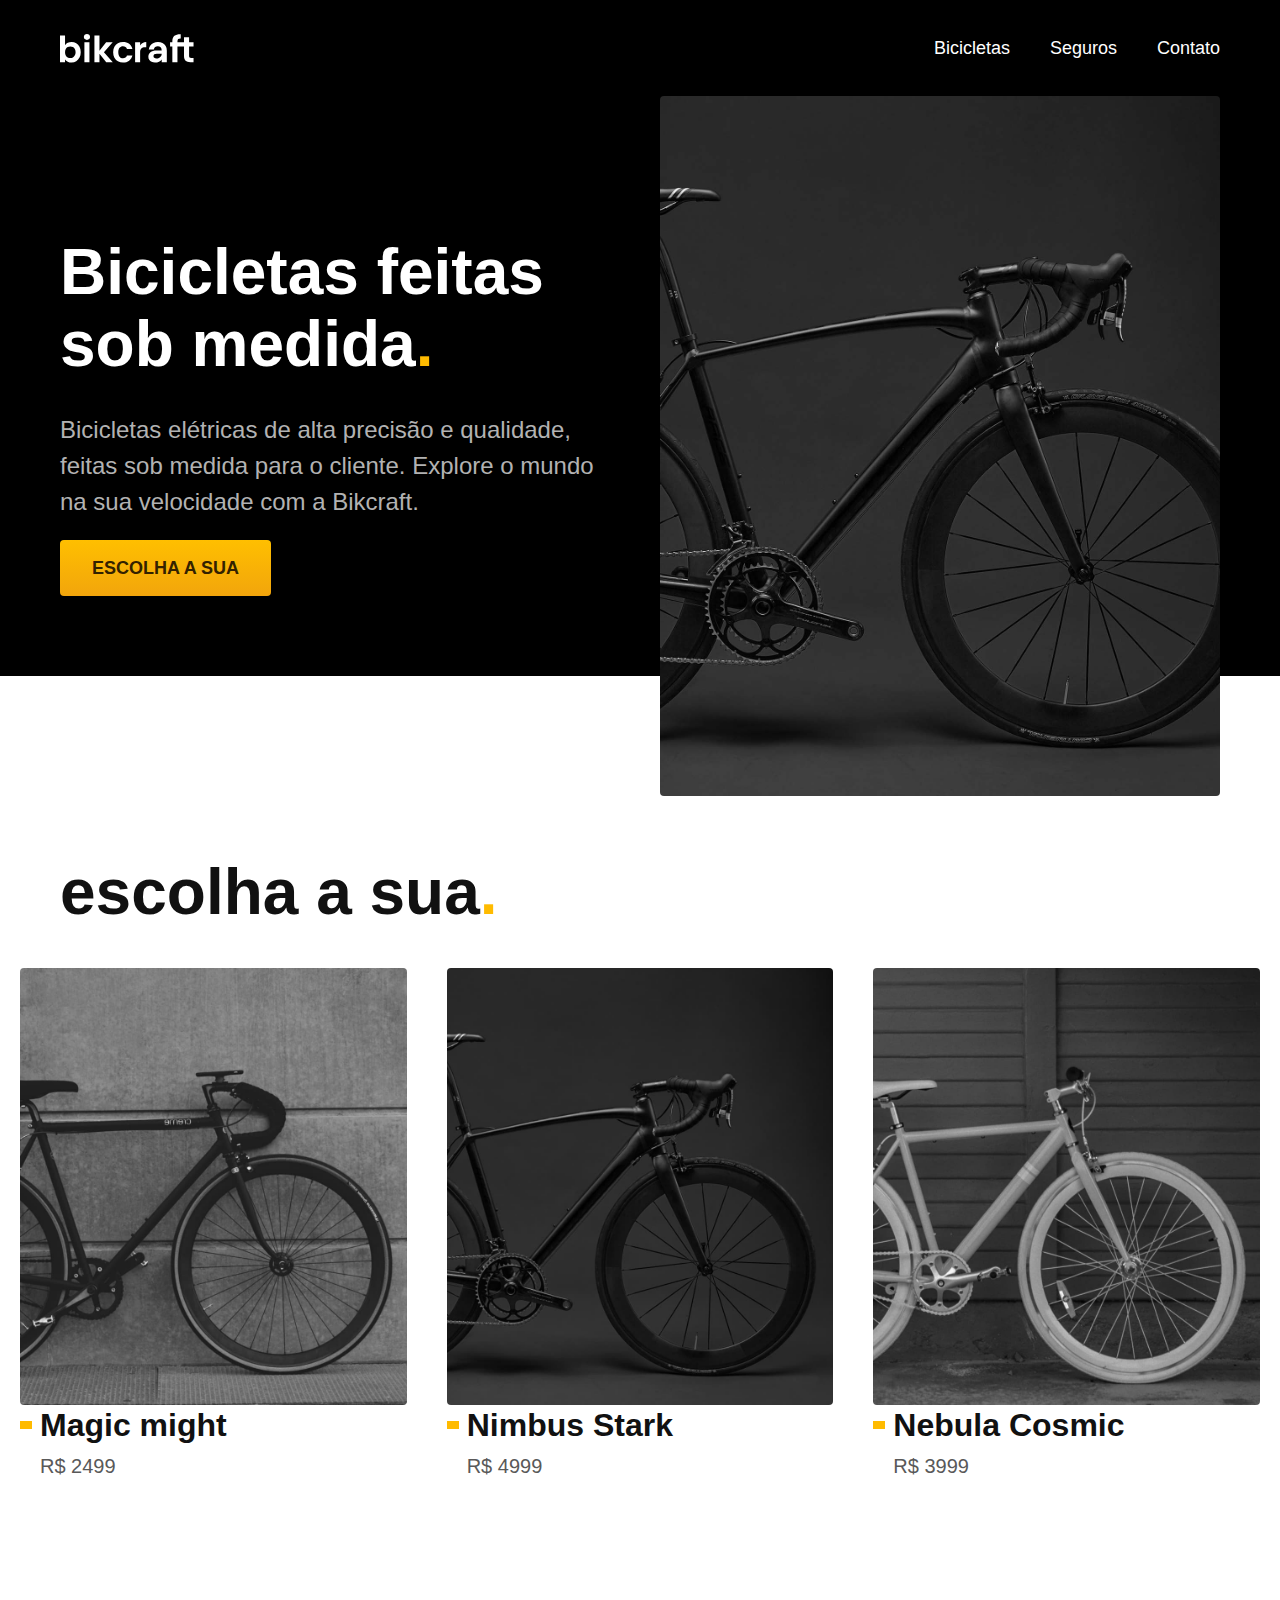
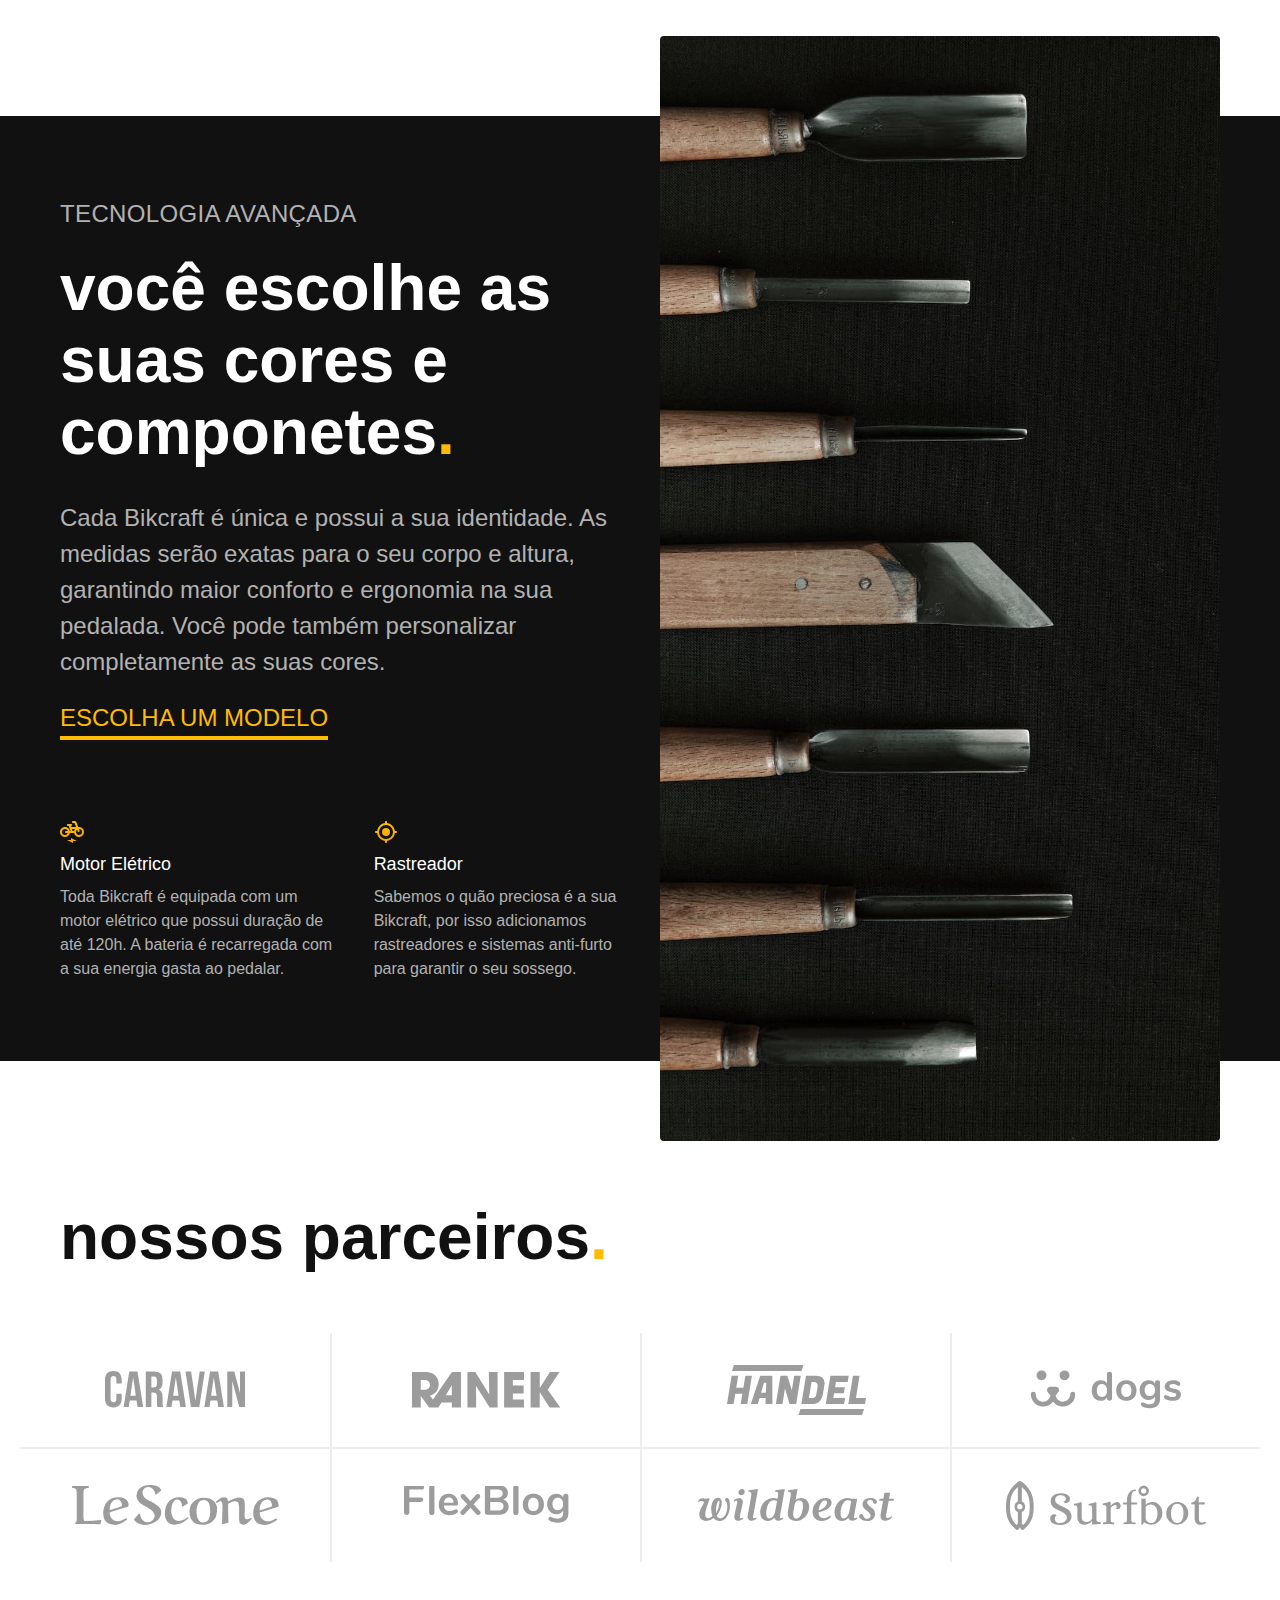
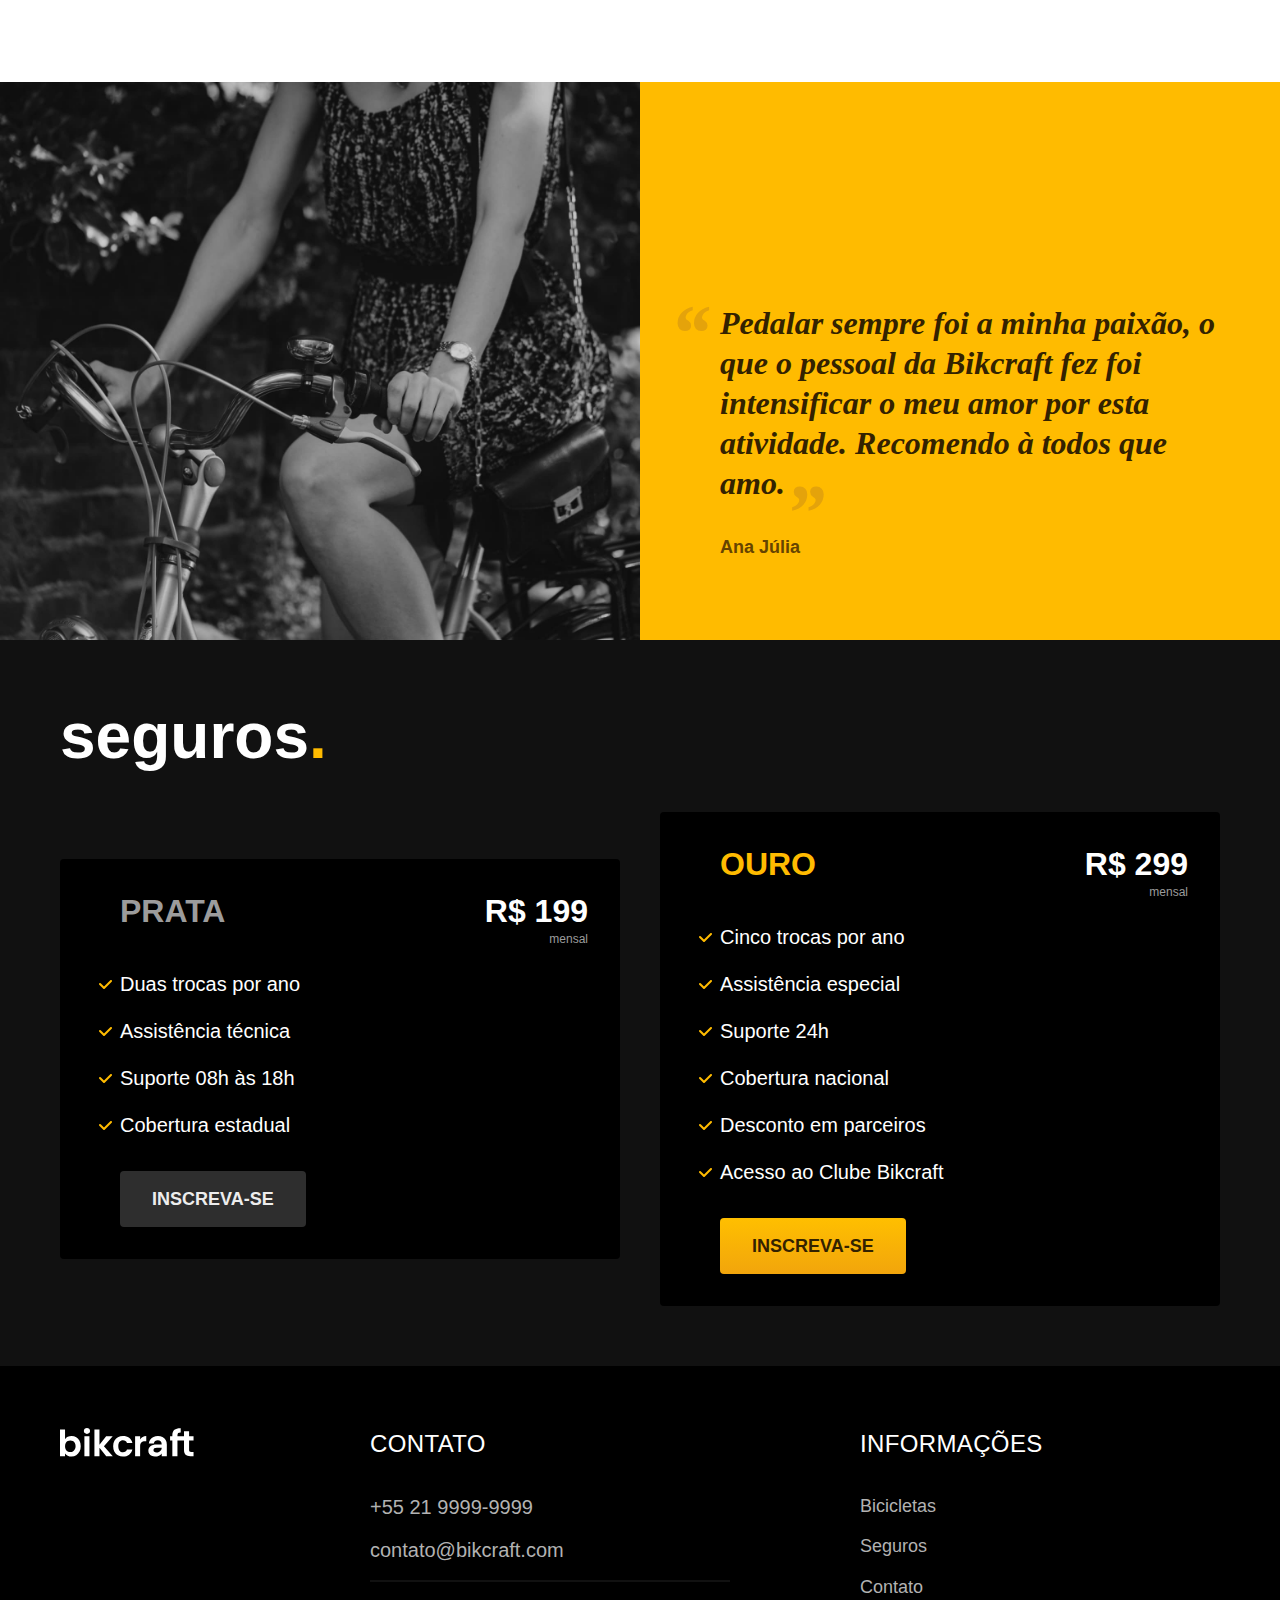
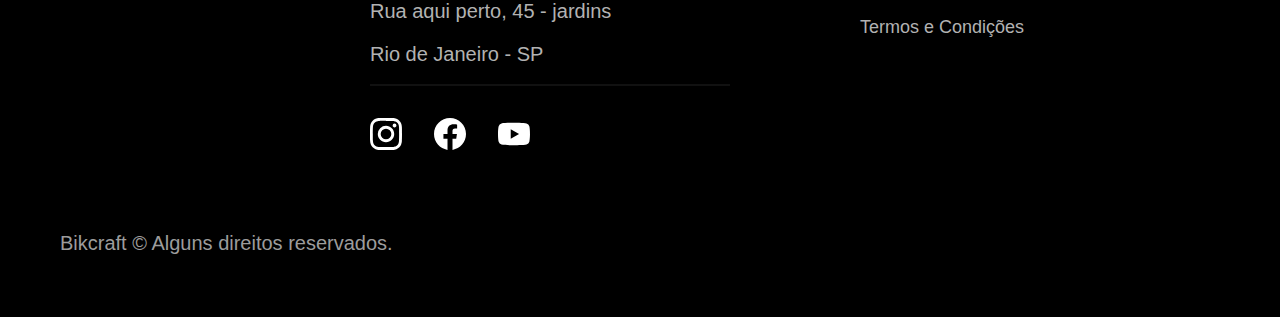
==== index.html @ 9afbb21e "bug-fix" ====
<!DOCTYPE html>
<html lang="pt-br">

<head>
  <meta charset="UTF-8">
  <meta name="description" content="Bicicletas elétricas de alta precisão e qualidade,  feitas sob medida para o cliente. Explore o mundo na sua velocidade com a Bikcraft.">
  <meta name="viewport" content="width=device-width, initial-scale=1.0">
  <title>Bicraft - bicicletas Elétricas</title>
  <link rel="stylesheet" href="./css/style.css">
  <!-- <link rel="preconnect" href="https://fonts.googleapis.com">
<link rel="preconnect" href="https://fonts.gstatic.com" crossorigin>
<link href="https://fonts.googleapis.com/css2?family=Merriweather:ital,wght@1,900&family=Poppins:wght@400;600&family=Roboto:wght@400;500&display=swap" rel="stylesheet"> -->

<body>
  <header class="header-bg">
    <div class="header container">

      <a href="./">
        <img src="./img/bikcraft.svg" alt="Bikcraft">
      </a>

      <nav aria-label="primaria">
        <ul class="header-menu font-1-m cor-0">
          <li> <a href="./bicicletas.html">Bicicletas</a></li>
          <li> <a href="./seguros.html">Seguros</a></li>
          <li> <a href="./contato.html">Contato</a></li>
        </ul>
      </nav>
    </div>
  </header>


  <main class="introducao-bg">

    <div class="introducao container">

      <div class="introducao-conteudo">

        <h1 class="font-1-xxl cor-0">Bicicletas feitas
          sob medida<span class="cor-p1">.</span></h1>
        <p class="font-2-l cor-5">Bicicletas elétricas de alta precisão e qualidade, feitas sob medida para o cliente. Explore o mundo na sua velocidade com a Bikcraft.</p>
        <a class="botao" href="./bicicletas">Escolha a sua</a>

      </div>

      <div>
        <img src="./img/fotos/introducao.jpg" alt="Bicicleta elétrica preta.">
      </div>
    </div>
  </main>

  <article class="bicicletas-lista">
    <h2 class="container font-1-xxl"> escolha a sua<span class="cor-p1">.</span></h2>

    <ul>
      <li>
        <a href="./bicicletas/magic.html">
          <img src="./img/bicicletas/magic-home.jpg" alt="Bicicleta preta">
          <h3 class="font-1-xl">Magic might</h3>
          <span class="font-2-m cor-8">R$ 2499</span>
        </a>
      </li>

      <li>
        <a href="./bicicletas/nimbus.html">
          <img src="./img/bicicletas/nimbus-home.jpg" alt="Bicicleta preta">
          <h3 class="font-1-xl">Nimbus Stark</h3>
          <span class="font-2-m cor-8">R$ 4999</span>
        </a>
      </li>

      <li>
        <a href="./bicicletas/nebula.html">
          <img src="./img/bicicletas/nebula-home.jpg" alt="Bicicleta preta">
          <h3 class="font-1-xl">Nebula Cosmic</h3>
          <span class="font-2-m cor-8">R$ 3999</span>
        </a>
      </li>
    </ul>
  </article>
  <article class="tecnologia-bg">
    <div class="tecnologia container">

      <div class="tecnologia-conteudo">

        <span class="font-2-l-b cor-5">Tecnologia Avançada</span>
        <h2 class="font-1-xxl cor-0 ">você escolhe as suas cores e componetes<span class="cor-p1">.</span></h2>
        <p class="font-2-l cor-5">Cada Bikcraft é única e possui a sua identidade. As medidas serão exatas para o seu corpo e altura, garantindo maior conforto e ergonomia na sua pedalada. Você pode também personalizar completamente as suas cores.</p>
        <a class="link" href="./bicicletas.html">Escolha um modelo</a>
        <div class="tecnologia-vantagens">
          <div>
            <img src="./img/icones/eletrica.svg" alt="">
            <h3 class="font-1-m cor-0">Motor Elétrico</h3>
            <p class="font-2-s cor-5">Toda Bikcraft é equipada com um motor elétrico que possui duração de até 120h. A bateria é recarregada com a sua energia gasta ao pedalar.</p>
          </div>

          <div>
            <img src="./img/icones/rastreador.svg" alt="">
            <h3 class="font-1-m cor-0">Rastreador</h3>
            <p class="font-2-s cor-5">Sabemos o quão preciosa é a sua Bikcraft, por isso adicionamos rastreadores e sistemas anti-furto para garantir o seu sossego.</p>
          </div>
        </div>

      </div>

      <div class="tecnologia-imagem">
        <img src="./img/fotos/tecnologia.jpg" alt="">
      </div>

    </div>

  </article>

  <section class="parceiros" aria-label="Nossos Parceiros">
    <h2 class="container font-1-xxl">nossos parceiros<span class="cor-p1">.</span></h2>
    <ul>
      <li><img src="./img/parceiros/caravan.svg" alt="caravan"></li>
      <li><img src="./img/parceiros/ranek.svg" alt="ranek.svg"></li>
      <li><img src="./img/parceiros/handel.svg" alt="handel"></li>
      <li><img src="./img/parceiros/dogs.svg" alt="dogs"></li>
      <li><img src="./img/parceiros/lescone.svg" alt="lescone"></li>
      <li><img src="./img/parceiros/flexblog.svg" alt="flexblog"></li>
      <li><img src="./img/parceiros/wildbeast.svg" alt="wildbeast"></li>
      <li><img src="./img/parceiros/surfbot.svg" alt="surfbot"></li>
    </ul>
    </span></h2>
  </section>

  <section class="depoimento" aria-label="depoimento">
    <div>
      <img src="./img/fotos/depoimento.jpg" alt="pessoa pedalando bicicleta bikcraft">
    </div>
    <div class="depoimento-conteudo">
      <blockquote class="font-1-xl cor-p5">
        <p>Pedalar sempre foi a minha paixão, o que o pessoal da Bikcraft fez foi intensificar o meu amor por esta atividade. Recomendo à todos que amo.</p>
      </blockquote>
      <span class="font-1-m-b cor-p4">Ana Júlia</span>
    </div>
  </section>

  <article class="seguros-bg">
    <div class="seguros container">
      <h2 class="font-1-xxl cor-0 ">seguros<span class="cor-p1">.</span></h2>

      <div class="seguros-item">
        <h3 class="font-1-xl cor-6">PRATA</h3>
        <span class="font-1-xl cor-0">R$ 199 <span class="font-1-xs cor-6">mensal</span></span>
        <ul class="font-2-m cor-0">
          <li> Duas trocas por ano</li>
          <li>Assistência técnica</li>
          <li>Suporte 08h às 18h</li>
          <li>Cobertura estadual</li>
        </ul>
        <a class="botao secundario" href="./orcamento.html">Inscreva-se</a>

      </div>

      <div class="seguros-item">
        <h3 class="font-1-xl cor-p1">OURO</h3>
        <span class="font-1-xl cor-0">R$ 299 <span class="font-1-xs cor-6">mensal</span></span>
        <ul class="font-2-m cor-0">
          <li>Cinco trocas por ano</li>
          <li>Assistência especial</li>
          <li>Suporte 24h</li>
          <li>Cobertura nacional</li>
          <li>Desconto em parceiros</li>
          <li>Acesso ao Clube Bikcraft</li>
        </ul>
        <a class="botao" href="./orcamento.html">Inscreva-se</a>

      </div>
    </div>
  </article>

  <footer class="footer-bg">
    <div class="footer container">
      <img src="./img/bikcraft.svg" alt="Bikecraft">

      <div class="footer-contato">
        <h3 class="font-2-l-b cor-0">Contato</h3>
        <ul class="font-2-m cor-5">
          <li><a href="tel:+55219999999">+55 21 9999-9999</a></li>
          <li><a href="mailto:contato@bikcraft.com">contato@bikcraft.com</a></li>
          <li>Rua aqui perto, 45 - jardins</li>
          <li>Rio de Janeiro - SP</li>
        </ul>
        <div class="footer-redes">
          <a href="./">
            <img src="./img/redes/instagram.svg" alt="Instagram">
          </a>
          <a href="./">
            <img src="./img/redes/facebook.svg" alt="Facebook">
          </a>
          <a href="./">
            <img src="./img/redes/youtube.svg" alt="Youtube">
          </a>
        </div>
      </div>

    <div class="footer-informacoes">
      <h3 class="font-2-l-b cor-0">informações</h3>
      <nav>
        <ul class="font-1-m cor-5">
          <li> <a href="./bicicletas.html">Bicicletas</a></li>
          <li> <a href="./seguros.html">Seguros</a></li>
          <li> <a href="./contato.html">Contato</a></li>
          <li> <a href="./termos.html">Termos e Condições</a></li>
        </ul>
      </nav>
    </div>
    <p class="footer-copy font-2-m cor-6">Bikcraft © Alguns direitos reservados.</p>



    </div>

  </footer>


</body>

</html>
---- css/style.css ----
@import "./global/global.css";
@import "./utilidades/tipografia.css";
@import "./utilidades/cores.css";

@import "./global/header.css";
@import "./global/footer.css";

/* Utilidades */
@import "./utilidades/componentes.css";
@import "./utilidades/formulario.css";

/* Home */
@import "./home/introducao.css";
@import "./home/tecnologia.css";
@import "./home/parceiros.css";
@import "./home/depoimento.css";

/* Bicicletas */
@import "./bicicletas/bicicletas-lista.css";
@import "./bicicletas/bicicletas.css";

/* Bicicleta */
@import "./bicicleta/bicicleta.css";
@import "./bicicleta/seguro.css";

/* Seguros */
@import "./seguros/seguros.css";
@import "./seguros/vantagens.css";
@import "./seguros/perguntas.css";

/* Contato */
@import "./contato/contato.css";
@import "./contato/lojas.css";

/* Termos */
@import "./termos/termos.css";
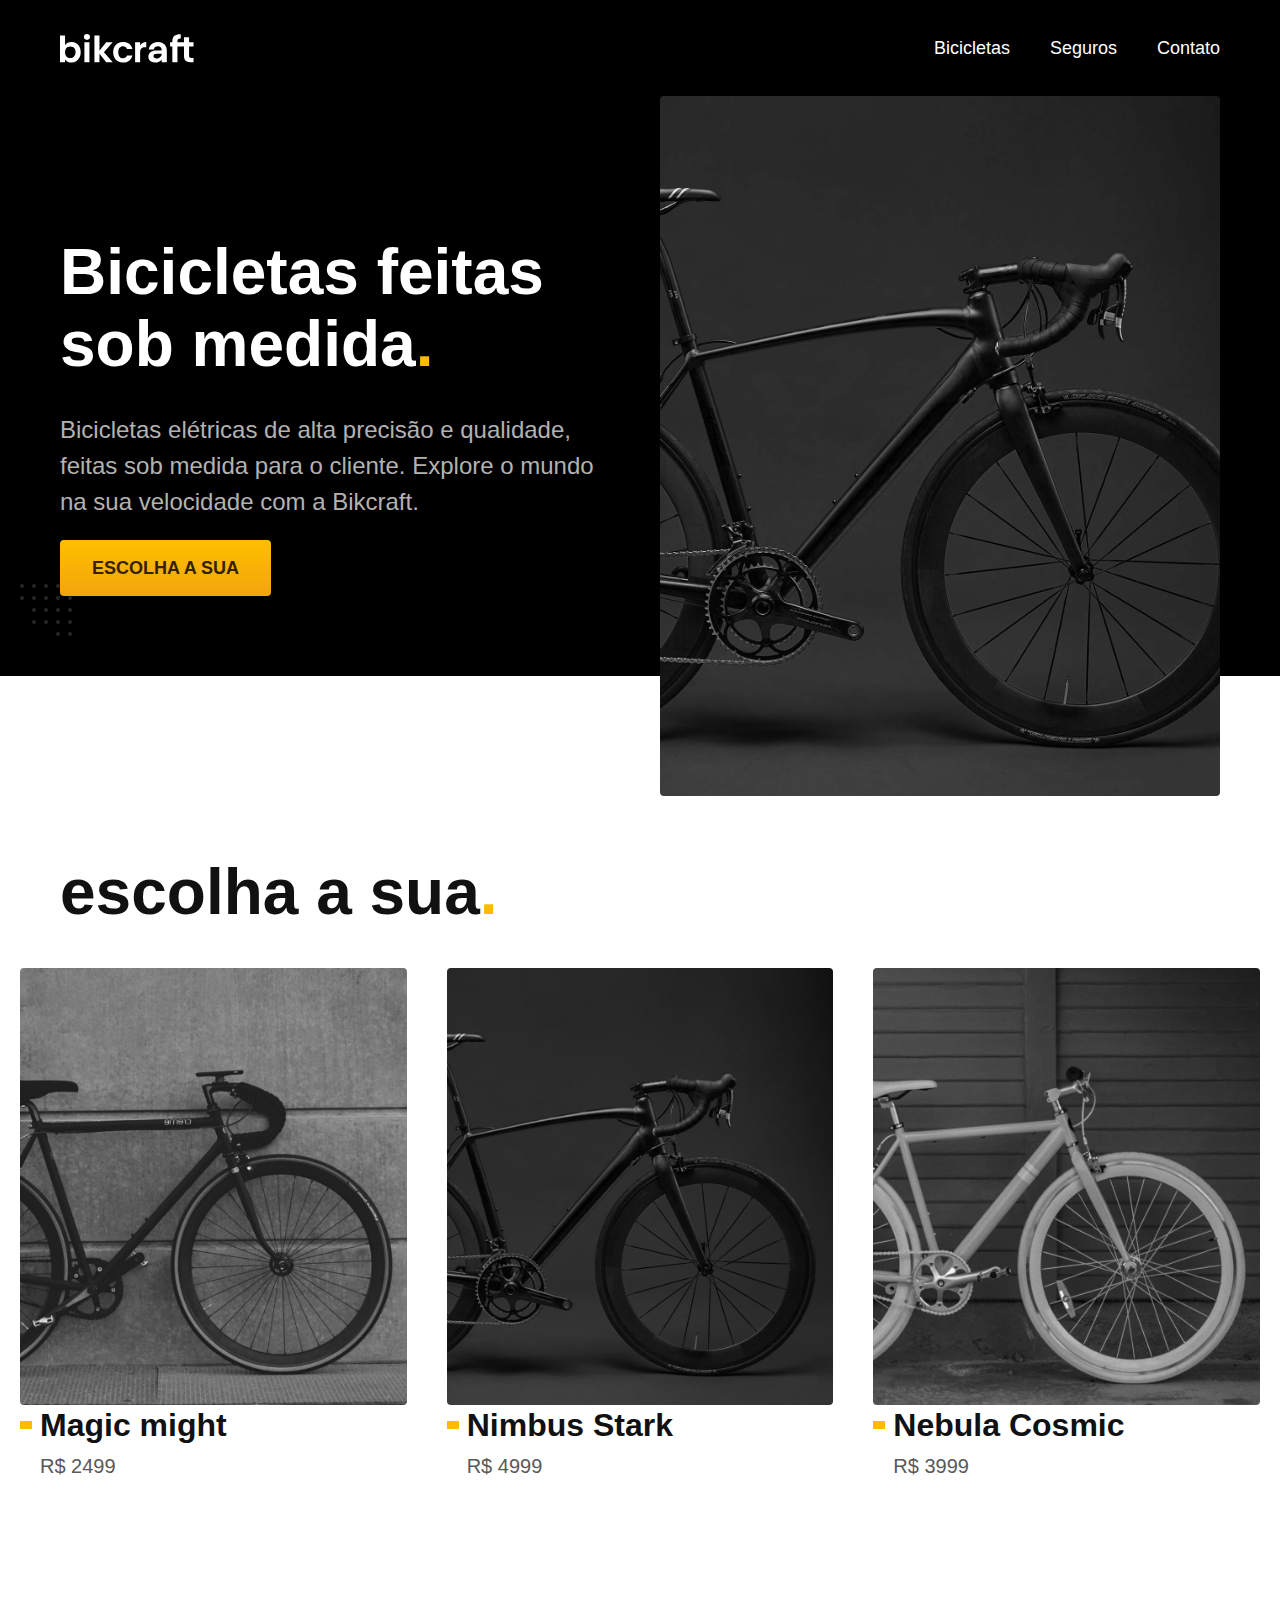
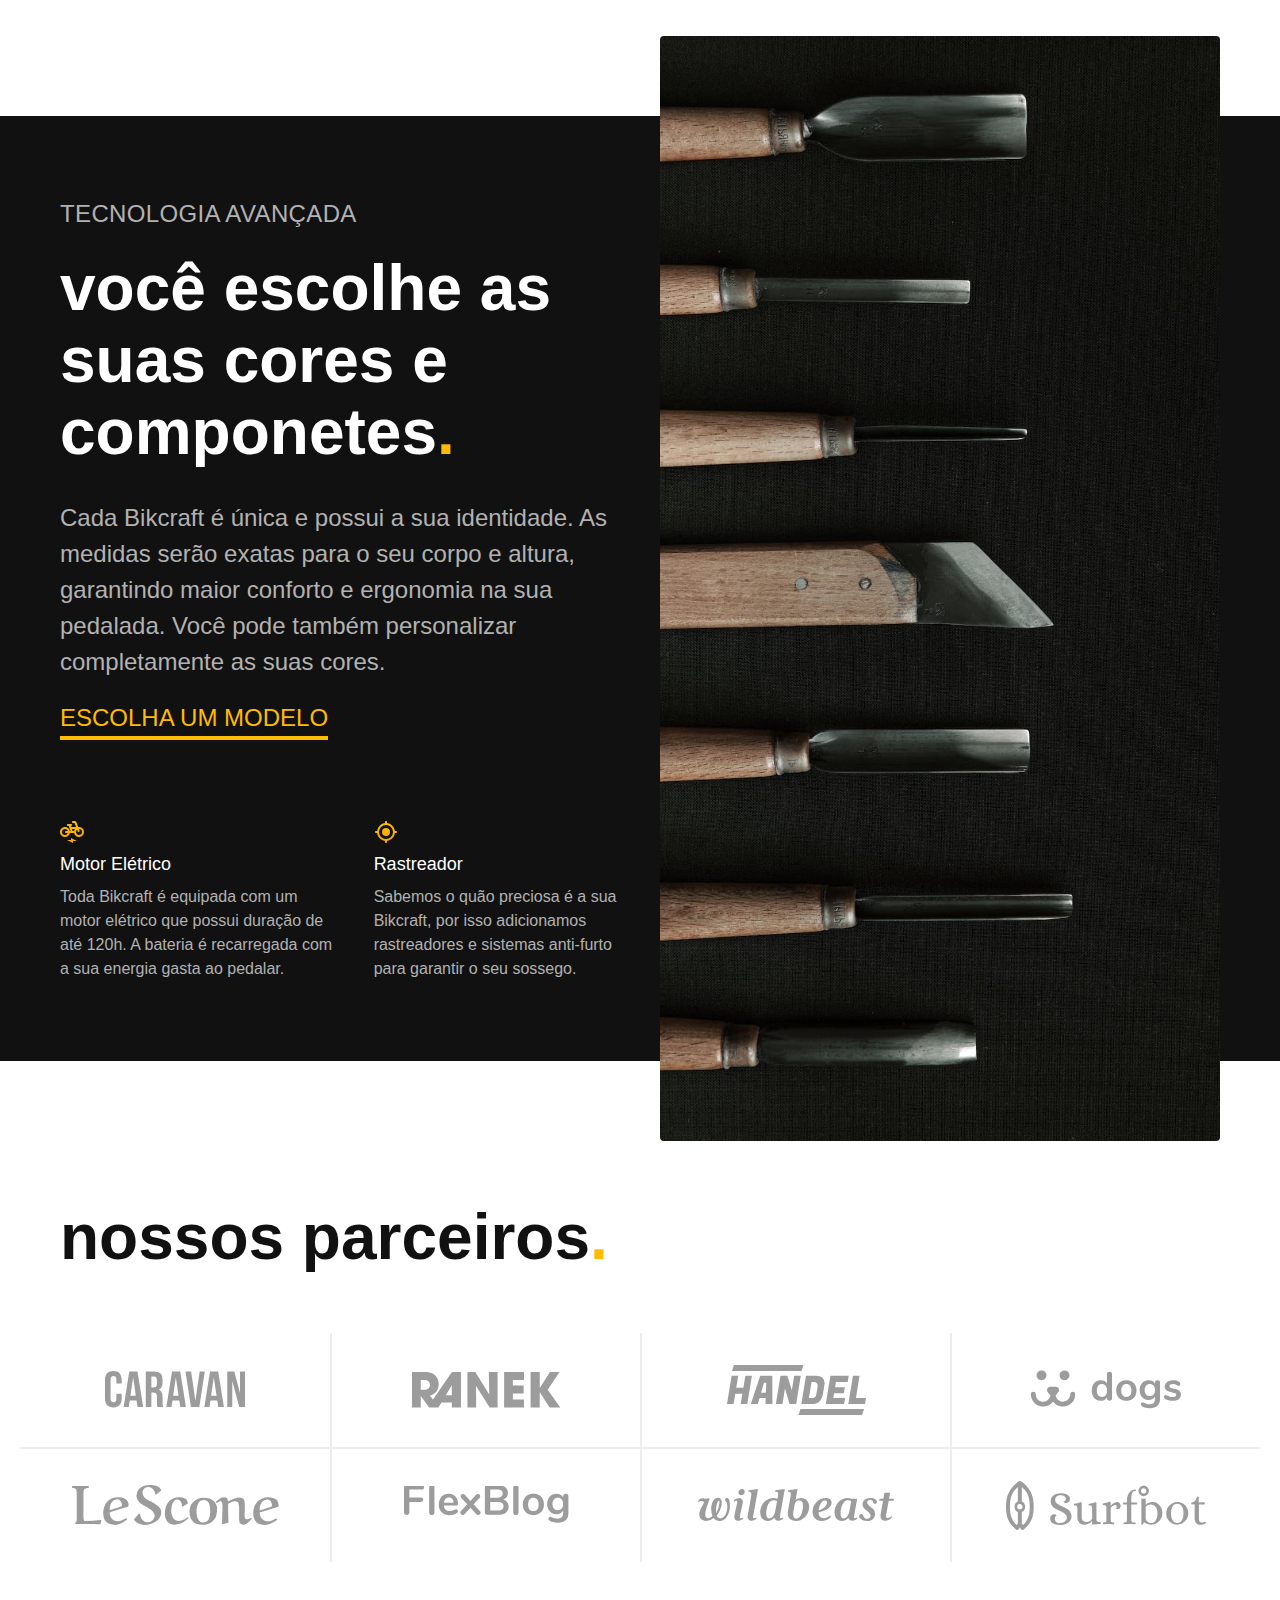
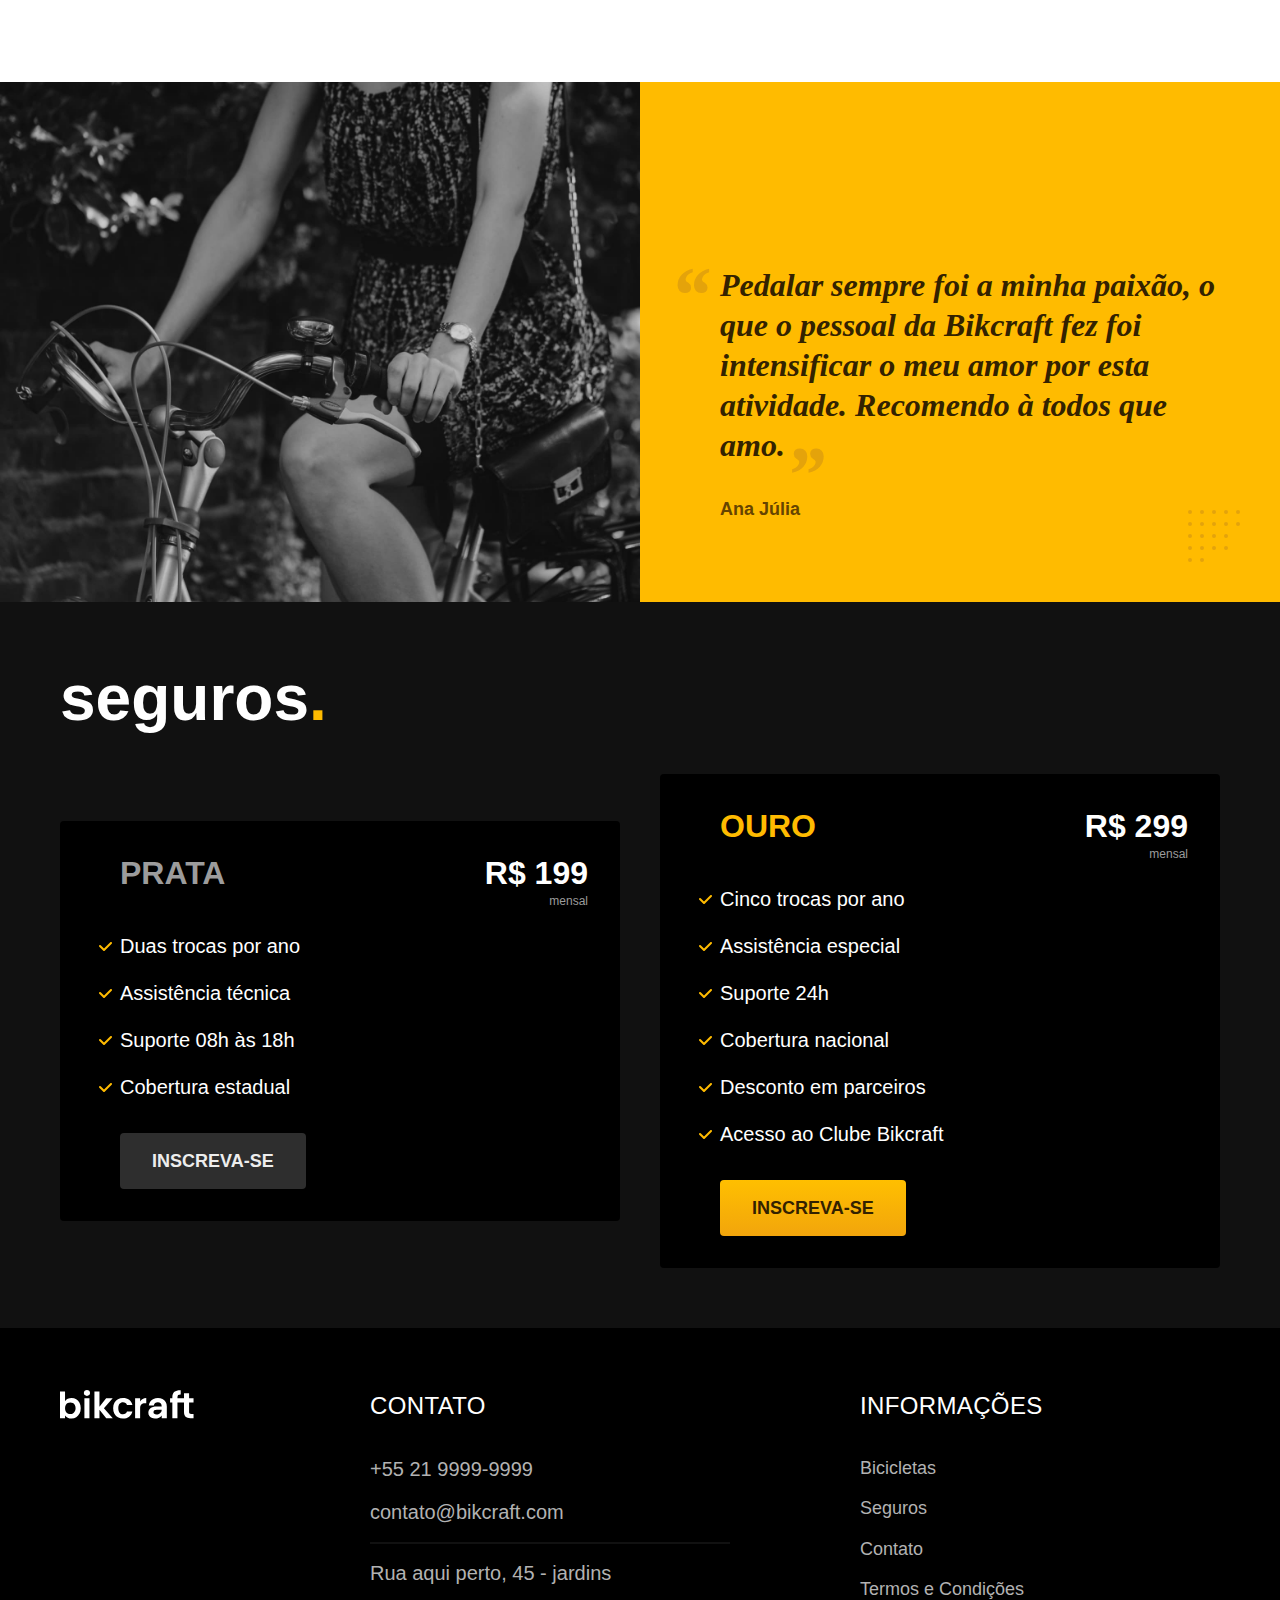
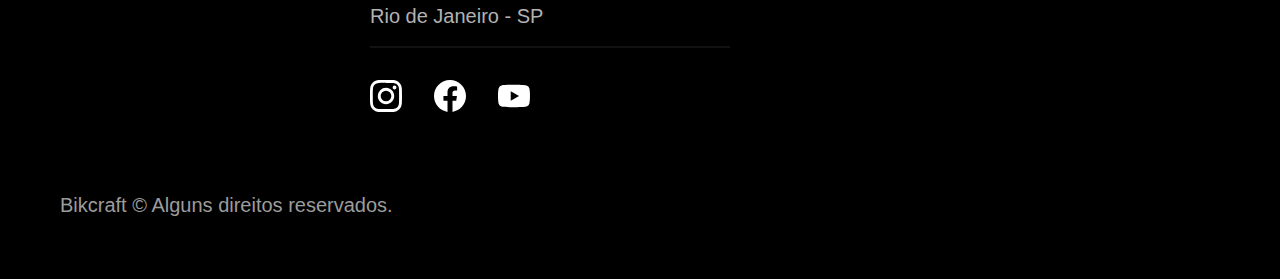
==== commit 01265fb6: "completing optimization" ====
--- a/index.html
+++ b/index.html
@@ -1,13 +1,14 @@
-
-
 <!DOCTYPE html>
 <html lang="pt-br">
 
 <head>
   <meta charset="UTF-8">
+  <title>Bicraft - bicicletas Elétricas</title>
   <meta name="description" content="Bicicletas elétricas de alta precisão e qualidade,  feitas sob medida para o cliente. Explore o mundo na sua velocidade com a Bikcraft.">
   <meta name="viewport" content="width=device-width, initial-scale=1.0">
-  <title>Bicraft - bicicletas Elétricas</title>
+
+
+  <link rel="preload" href="./css/style.css" as="style">
   <link rel="stylesheet" href="./css/style.css">
   <!-- <link rel="preconnect" href="https://fonts.googleapis.com">
 <link rel="preconnect" href="https://fonts.gstatic.com" crossorigin>
@@ -18,7 +19,7 @@
     <div class="header container">
 
       <a href="./">
-        <img src="./img/bikcraft.svg" alt="Bikcraft">
+        <img src="./img/bikcraft.svg" width="136" height="32" alt="Bikcraft">
       </a>
 
       <nav aria-label="primaria">
@@ -42,12 +43,14 @@
           sob medida<span class="cor-p1">.</span></h1>
         <p class="font-2-l cor-5">Bicicletas elétricas de alta precisão e qualidade, feitas sob medida para o cliente. Explore o mundo na sua velocidade com a Bikcraft.</p>
         <a class="botao" href="./bicicletas">Escolha a sua</a>
-
-      </div>
-
-      <div>
-        <img src="./img/fotos/introducao.jpg" alt="Bicicleta elétrica preta.">
-      </div>
+      </div>
+
+
+      <picture>
+        <source media="(max-width: 800px)" srcset="./img/bicicletas/nimbus.jpg">
+        <img src="./img/fotos/introducao.jpg" width="1280" height="1600" alt="Bicicleta elétrica preta.">
+      </picture>
+
     </div>
   </main>
 
@@ -57,7 +60,7 @@
     <ul>
       <li>
         <a href="./bicicletas/magic.html">
-          <img src="./img/bicicletas/magic-home.jpg" alt="Bicicleta preta">
+          <img src="./img/bicicletas/magic-home.jpg" width="920" height="1040" alt="Bicicleta preta">
           <h3 class="font-1-xl">Magic might</h3>
           <span class="font-2-m cor-8">R$ 2499</span>
         </a>
@@ -65,7 +68,7 @@
 
       <li>
         <a href="./bicicletas/nimbus.html">
-          <img src="./img/bicicletas/nimbus-home.jpg" alt="Bicicleta preta">
+          <img src="./img/bicicletas/nimbus-home.jpg" width="920" height="1040" alt="Bicicleta preta">
           <h3 class="font-1-xl">Nimbus Stark</h3>
           <span class="font-2-m cor-8">R$ 4999</span>
         </a>
@@ -73,7 +76,7 @@
 
       <li>
         <a href="./bicicletas/nebula.html">
-          <img src="./img/bicicletas/nebula-home.jpg" alt="Bicicleta preta">
+          <img src="./img/bicicletas/nebula-home.jpg" width="920" height="1040" alt="Bicicleta preta">
           <h3 class="font-1-xl">Nebula Cosmic</h3>
           <span class="font-2-m cor-8">R$ 3999</span>
         </a>
@@ -91,13 +94,13 @@
         <a class="link" href="./bicicletas.html">Escolha um modelo</a>
         <div class="tecnologia-vantagens">
           <div>
-            <img src="./img/icones/eletrica.svg" alt="">
+            <img src="./img/icones/eletrica.svg" width="24" height="24" alt="">
             <h3 class="font-1-m cor-0">Motor Elétrico</h3>
             <p class="font-2-s cor-5">Toda Bikcraft é equipada com um motor elétrico que possui duração de até 120h. A bateria é recarregada com a sua energia gasta ao pedalar.</p>
           </div>
 
           <div>
-            <img src="./img/icones/rastreador.svg" alt="">
+            <img src="./img/icones/rastreador.svg" width="24" height="24" alt="">
             <h3 class="font-1-m cor-0">Rastreador</h3>
             <p class="font-2-s cor-5">Sabemos o quão preciosa é a sua Bikcraft, por isso adicionamos rastreadores e sistemas anti-furto para garantir o seu sossego.</p>
           </div>
@@ -106,7 +109,7 @@
       </div>
 
       <div class="tecnologia-imagem">
-        <img src="./img/fotos/tecnologia.jpg" alt="">
+        <img src="./img/fotos/tecnologia.jpg" width="1200" height="1920" alt="">
       </div>
 
     </div>
@@ -116,21 +119,21 @@
   <section class="parceiros" aria-label="Nossos Parceiros">
     <h2 class="container font-1-xxl">nossos parceiros<span class="cor-p1">.</span></h2>
     <ul>
-      <li><img src="./img/parceiros/caravan.svg" alt="caravan"></li>
-      <li><img src="./img/parceiros/ranek.svg" alt="ranek.svg"></li>
-      <li><img src="./img/parceiros/handel.svg" alt="handel"></li>
-      <li><img src="./img/parceiros/dogs.svg" alt="dogs"></li>
-      <li><img src="./img/parceiros/lescone.svg" alt="lescone"></li>
-      <li><img src="./img/parceiros/flexblog.svg" alt="flexblog"></li>
-      <li><img src="./img/parceiros/wildbeast.svg" alt="wildbeast"></li>
-      <li><img src="./img/parceiros/surfbot.svg" alt="surfbot"></li>
+      <li><img src="./img/parceiros/caravan.svg" alt="caravan" width="140" height="38"></li>
+      <li><img src="./img/parceiros/ranek.svg" alt="ranek.svg" width="149" height="36"></li>
+      <li><img src="./img/parceiros/handel.svg" alt="handel" width="139" height="50"></li>
+      <li><img src="./img/parceiros/dogs.svg" alt="dogs" width="152" height="39"></li>
+      <li><img src="./img/parceiros/lescone.svg" alt="lescone" width="208" height="41"></li>
+      <li><img src="./img/parceiros/flexblog.svg" alt="flexblog" width="165" height="38"></li>
+      <li><img src="./img/parceiros/wildbeast.svg" alt="wildbeast" width="196" height="34"></li>
+      <li><img src="./img/parceiros/surfbot.svg" alt="surfbot" width="200" height="49"></li>
     </ul>
     </span></h2>
   </section>
 
   <section class="depoimento" aria-label="depoimento">
     <div>
-      <img src="./img/fotos/depoimento.jpg" alt="pessoa pedalando bicicleta bikcraft">
+      <img src="./img/fotos/depoimento.jpg" width="1560" height="1360" alt="pessoa pedalando bicicleta bikcraft">
     </div>
     <div class="depoimento-conteudo">
       <blockquote class="font-1-xl cor-p5">
@@ -176,7 +179,7 @@
 
   <footer class="footer-bg">
     <div class="footer container">
-      <img src="./img/bikcraft.svg" alt="Bikecraft">
+      <img src="./img/bikcraft.svg" width="136" height="32" alt="Bikecraft">
 
       <div class="footer-contato">
         <h3 class="font-2-l-b cor-0">Contato</h3>
@@ -188,29 +191,29 @@
         </ul>
         <div class="footer-redes">
           <a href="./">
-            <img src="./img/redes/instagram.svg" alt="Instagram">
+            <img src="./img/redes/instagram.svg" width="32" height="32" alt="Instagram">
           </a>
           <a href="./">
-            <img src="./img/redes/facebook.svg" alt="Facebook">
+            <img src="./img/redes/facebook.svg" width="32" height="32" alt="Facebook">
           </a>
           <a href="./">
-            <img src="./img/redes/youtube.svg" alt="Youtube">
+            <img src="./img/redes/youtube.svg" width="32" height="32" alt="Youtube">
           </a>
         </div>
       </div>
 
-    <div class="footer-informacoes">
-      <h3 class="font-2-l-b cor-0">informações</h3>
-      <nav>
-        <ul class="font-1-m cor-5">
-          <li> <a href="./bicicletas.html">Bicicletas</a></li>
-          <li> <a href="./seguros.html">Seguros</a></li>
-          <li> <a href="./contato.html">Contato</a></li>
-          <li> <a href="./termos.html">Termos e Condições</a></li>
-        </ul>
-      </nav>
-    </div>
-    <p class="footer-copy font-2-m cor-6">Bikcraft © Alguns direitos reservados.</p>
+      <div class="footer-informacoes">
+        <h3 class="font-2-l-b cor-0">informações</h3>
+        <nav>
+          <ul class="font-1-m cor-5">
+            <li> <a href="./bicicletas.html">Bicicletas</a></li>
+            <li> <a href="./seguros.html">Seguros</a></li>
+            <li> <a href="./contato.html">Contato</a></li>
+            <li> <a href="./termos.html">Termos e Condições</a></li>
+          </ul>
+        </nav>
+      </div>
+      <p class="footer-copy font-2-m cor-6">Bikcraft © Alguns direitos reservados.</p>
 
 
 
--- a/css/style.css
+++ b/css/style.css
@@ -32,5 +32,8 @@
 @import "./contato/contato.css";
 @import "./contato/lojas.css";
 
+/* Orcamento */
+@import "./orcamento/orcamento.css";
+
 /* Termos */
 @import "./termos/termos.css";
--- a/css/style.css
+++ b/css/style.css
@@ -32,5 +32,8 @@
 @import "./contato/contato.css";
 @import "./contato/lojas.css";
 
+/* Orcamento */
+@import "./orcamento/orcamento.css";
+
 /* Termos */
 @import "./termos/termos.css";
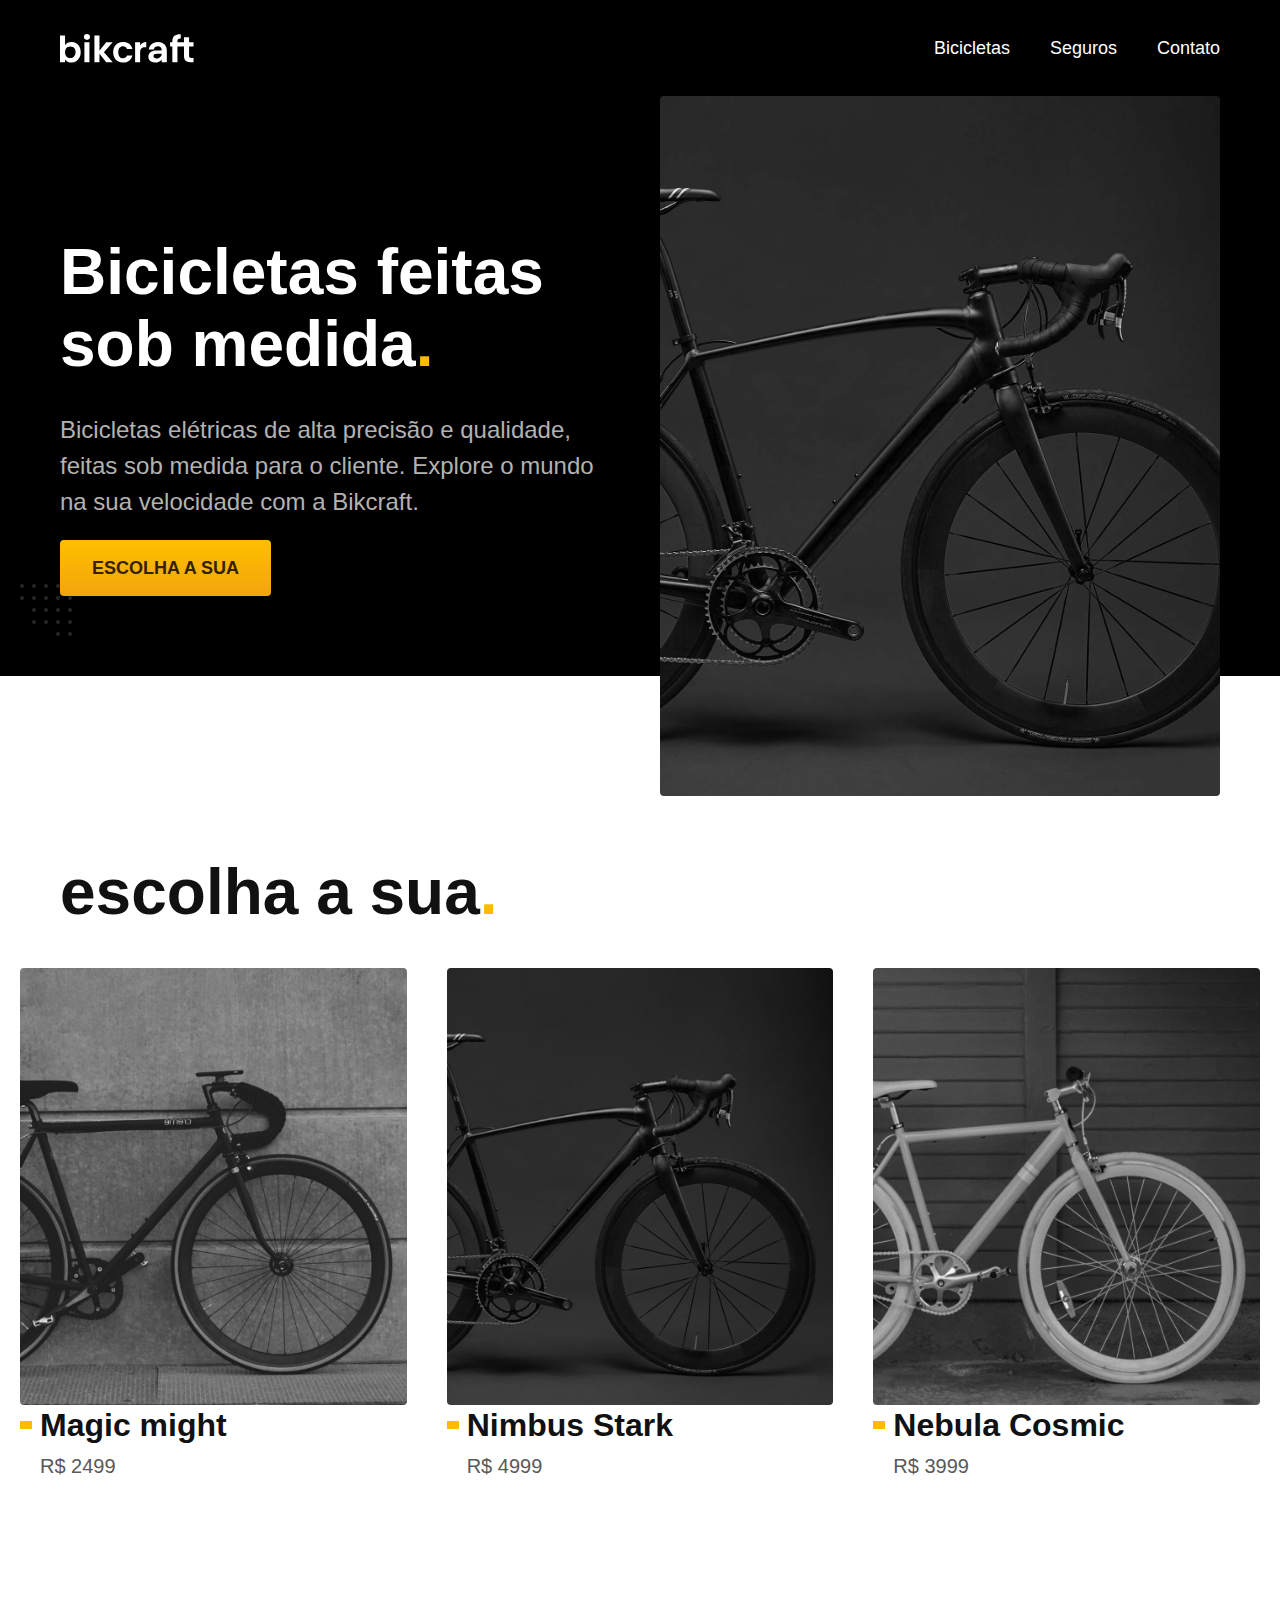
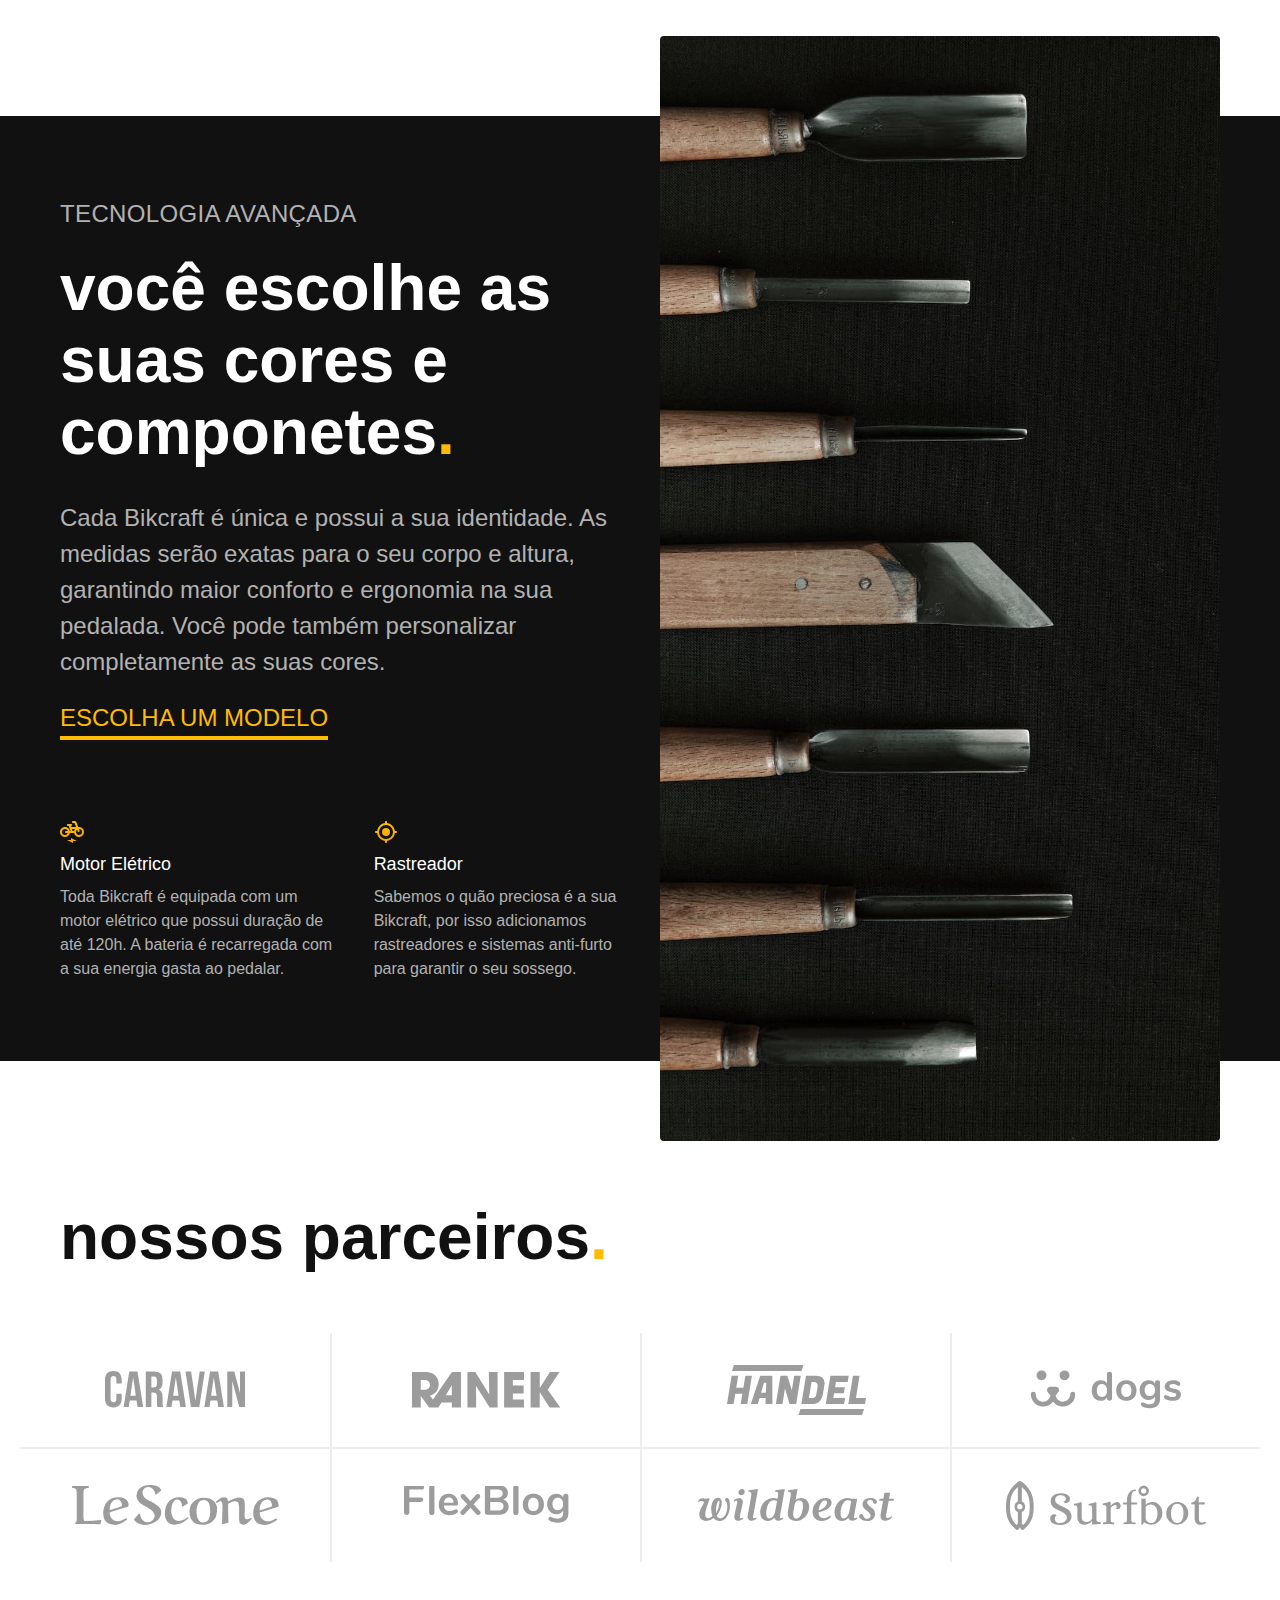
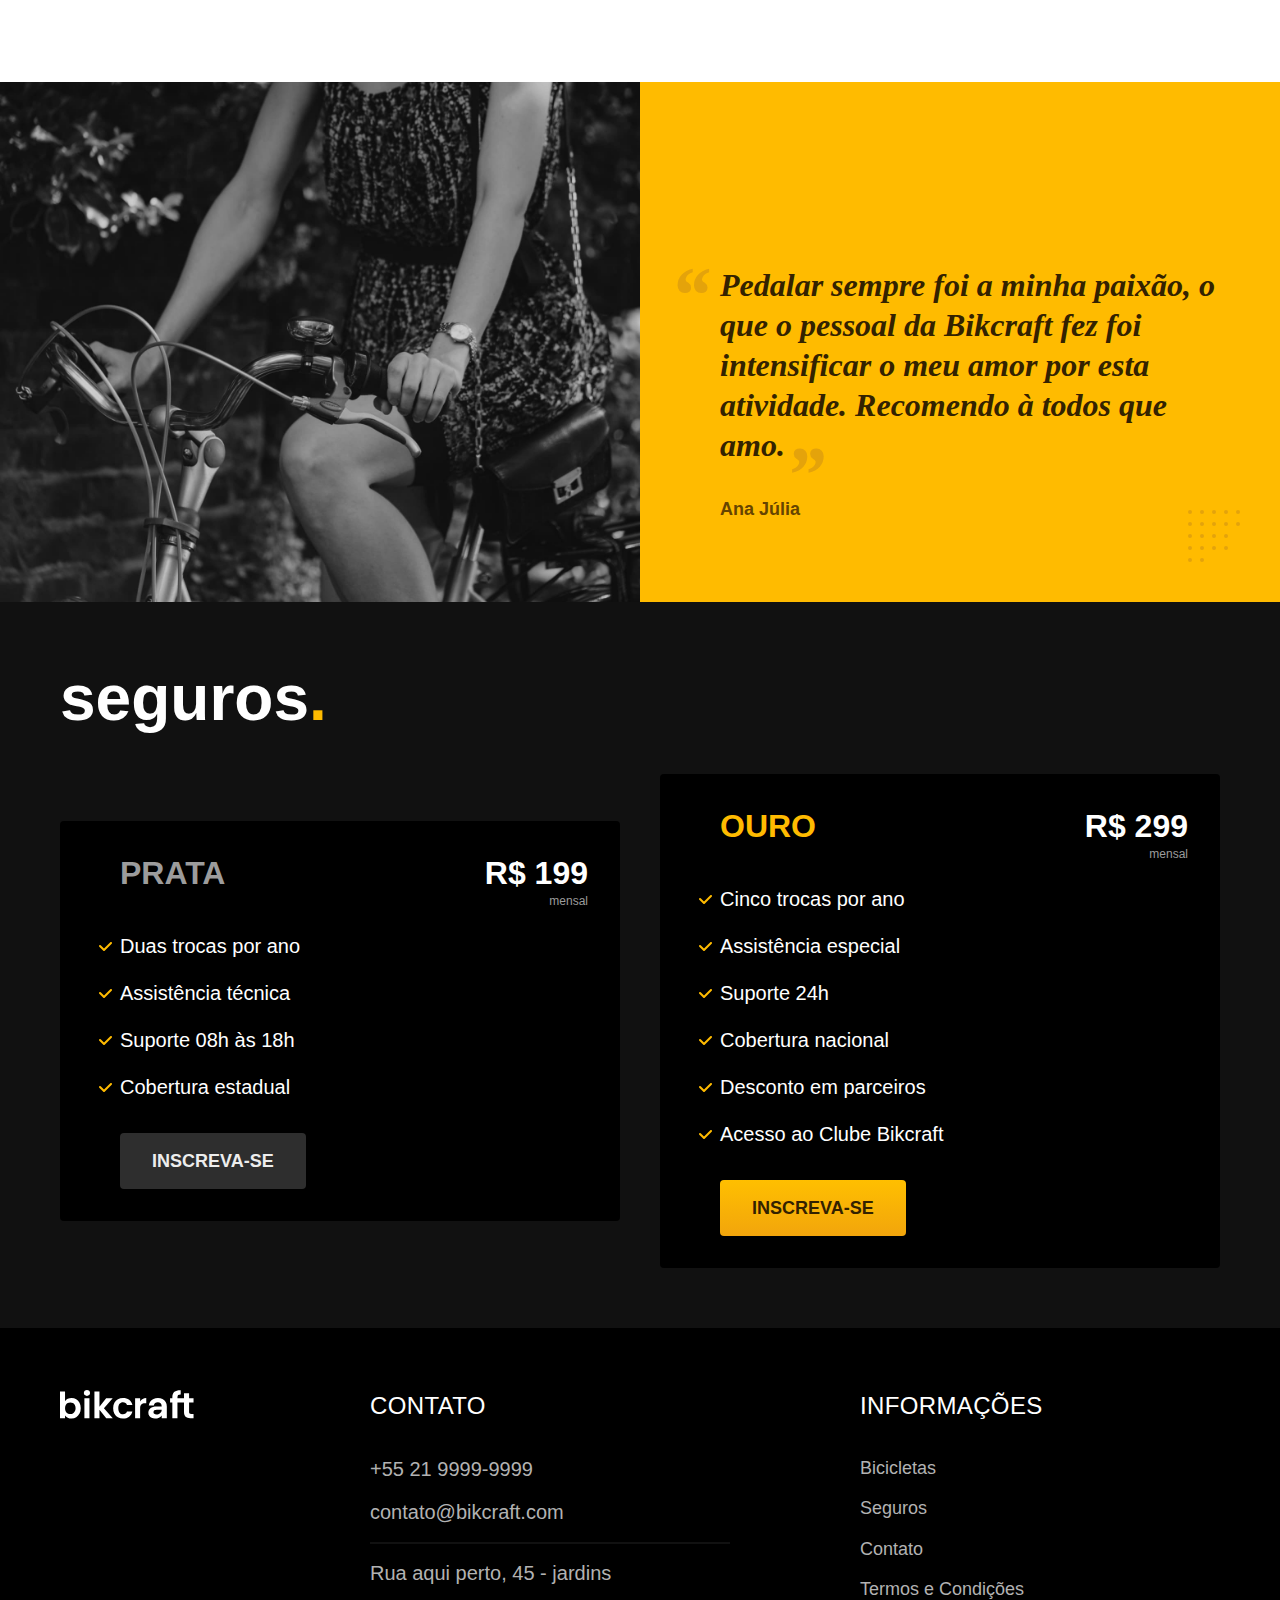
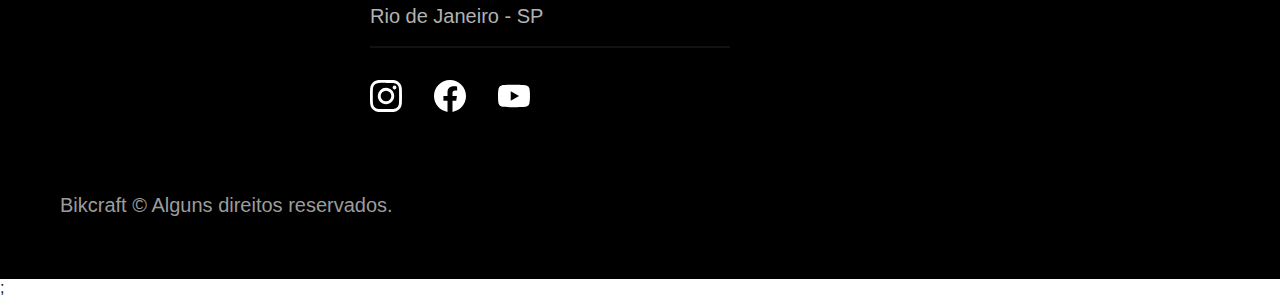
==== commit 4d493c6e: "Animation" ====
--- a/index.html
+++ b/index.html
@@ -39,14 +39,14 @@
 
       <div class="introducao-conteudo">
 
-        <h1 class="font-1-xxl cor-0">Bicicletas feitas
+        <h1 class="font-1-xxl cor-0 fadeInDown" data-anime="120">Bicicletas feitas
           sob medida<span class="cor-p1">.</span></h1>
-        <p class="font-2-l cor-5">Bicicletas elétricas de alta precisão e qualidade, feitas sob medida para o cliente. Explore o mundo na sua velocidade com a Bikcraft.</p>
-        <a class="botao" href="./bicicletas">Escolha a sua</a>
-      </div>
-
-
-      <picture>
+        <p class="font-2-l cor-5 fadeInDown" data-anime="240">Bicicletas elétricas de alta precisão e qualidade, feitas sob medida para o cliente. Explore o mundo na sua velocidade com a Bikcraft.</p>
+        <a class="botao fadeInDown" data-anime="360" href="./bicicletas">Escolha a sua</a>
+      </div>
+
+
+      <picture class="fadeInDown" data-anime="480">
         <source media="(max-width: 800px)" srcset="./img/bicicletas/nimbus.jpg">
         <img src="./img/fotos/introducao.jpg" width="1280" height="1600" alt="Bicicleta elétrica preta.">
       </picture>
@@ -221,7 +221,12 @@
 
   </footer>
 
+  <script src="./js/plugins/simple-anime.js"></script>;
+  <script src="./js/script.js"></script>
+
 
 </body>
 
+
+
 </html>--- a/css/style.css
+++ b/css/style.css
@@ -1,6 +1,7 @@
 @import "./global/global.css";
 @import "./utilidades/tipografia.css";
 @import "./utilidades/cores.css";
+@import "./utilidades/animacao.css";
 
 @import "./global/header.css";
 @import "./global/footer.css";
--- a/css/style.css
+++ b/css/style.css
@@ -1,6 +1,7 @@
 @import "./global/global.css";
 @import "./utilidades/tipografia.css";
 @import "./utilidades/cores.css";
+@import "./utilidades/animacao.css";
 
 @import "./global/header.css";
 @import "./global/footer.css";
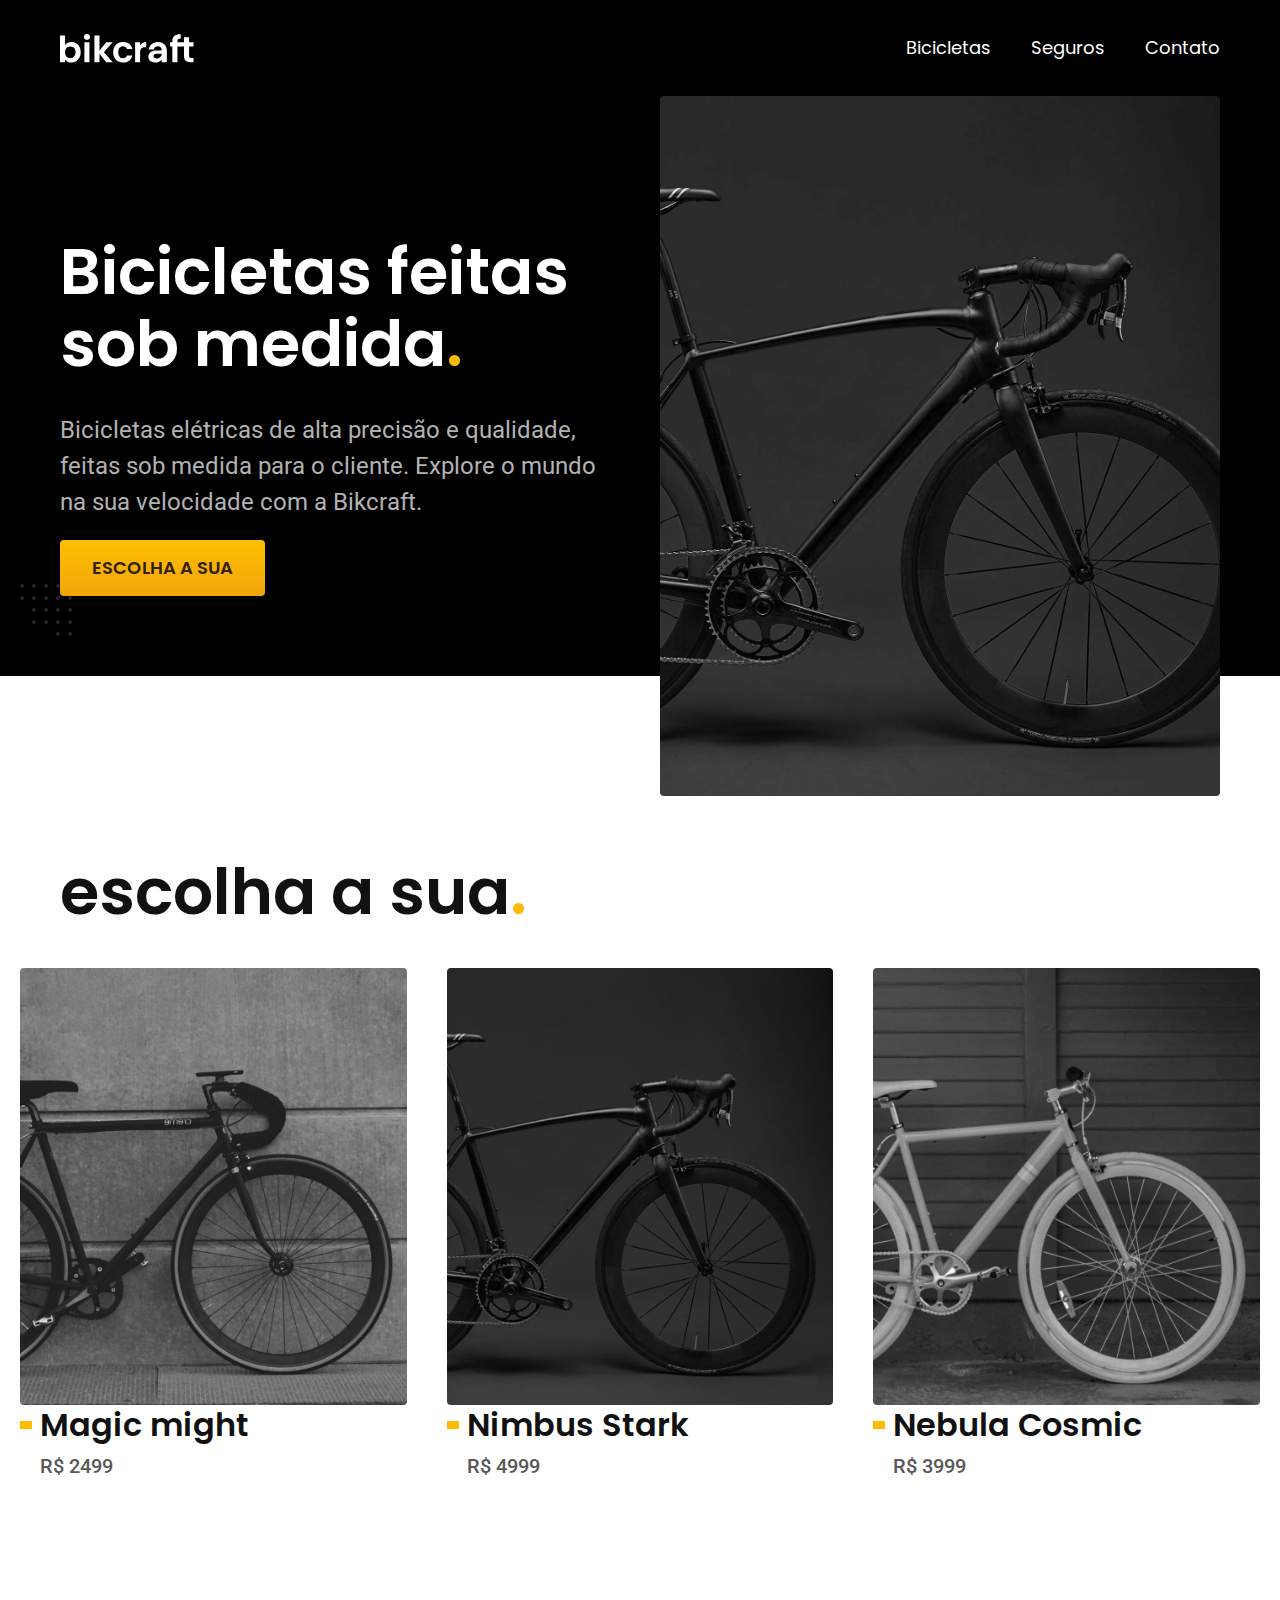
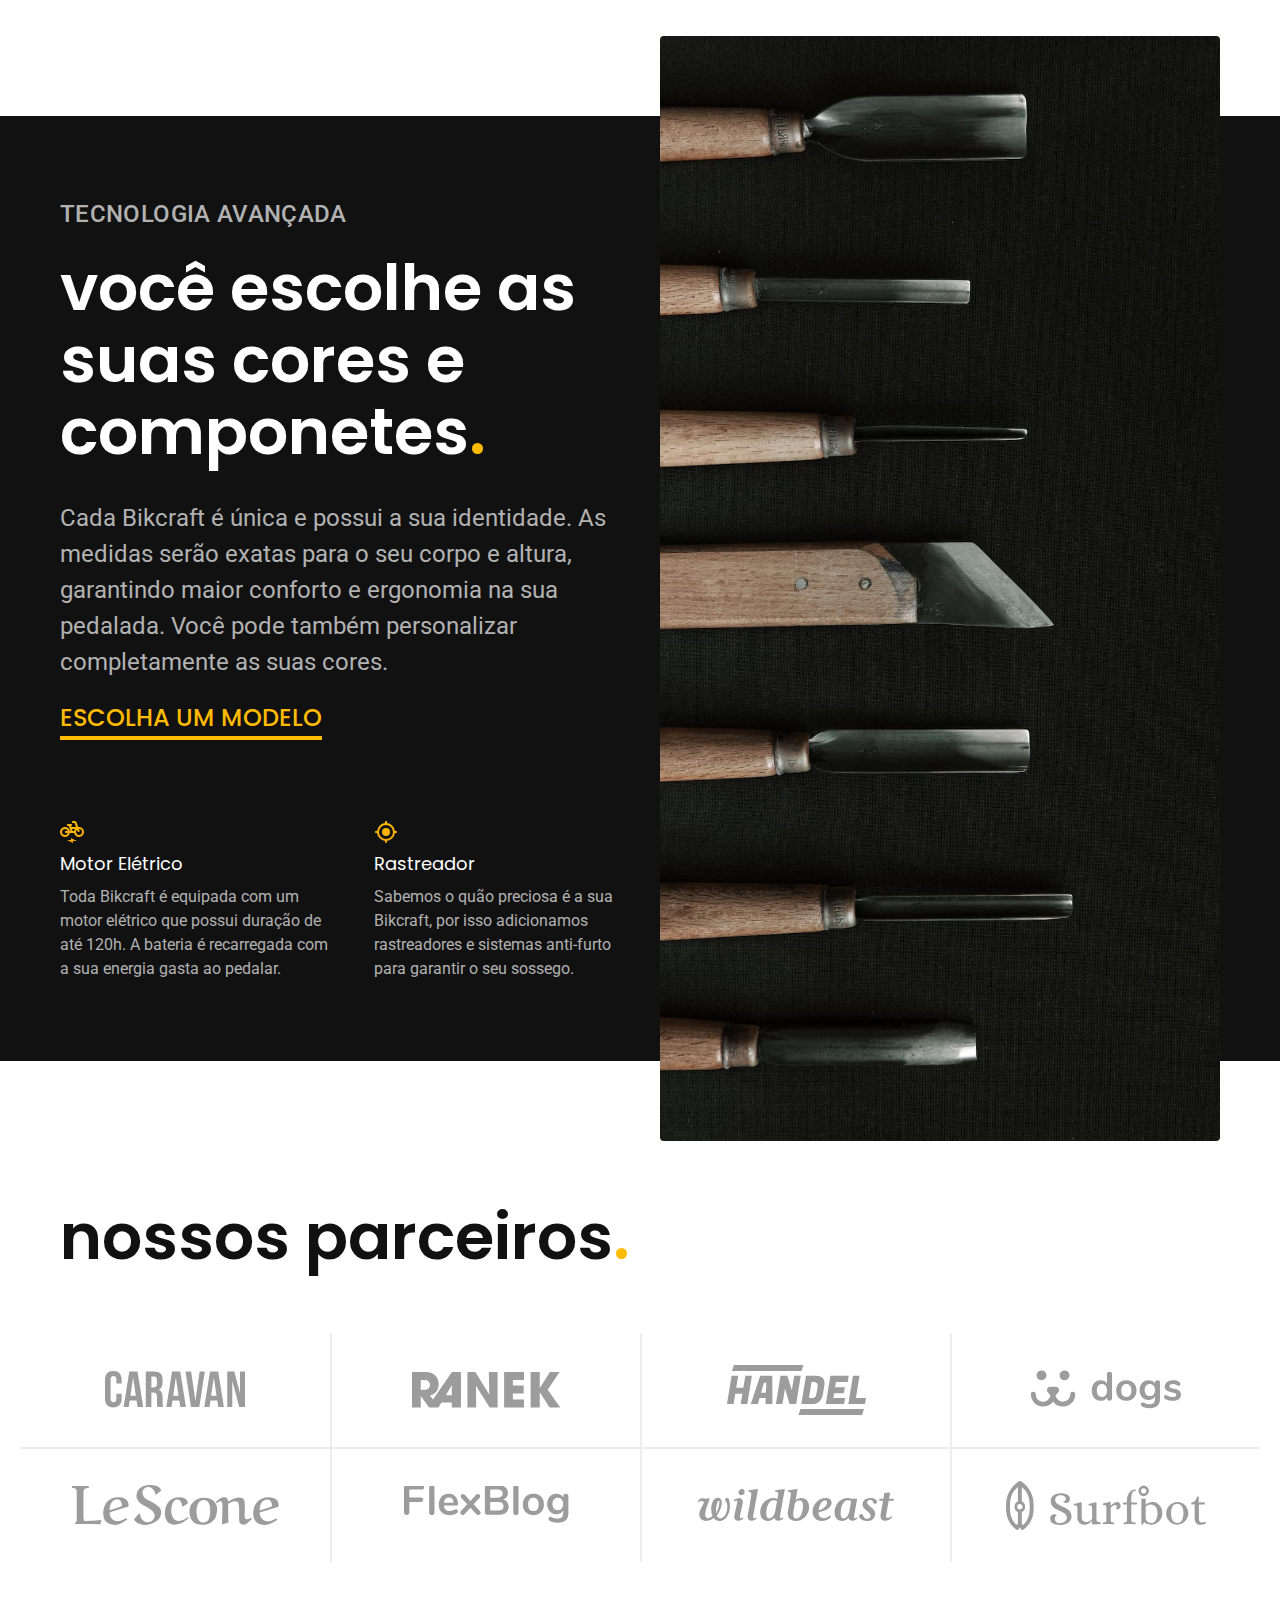
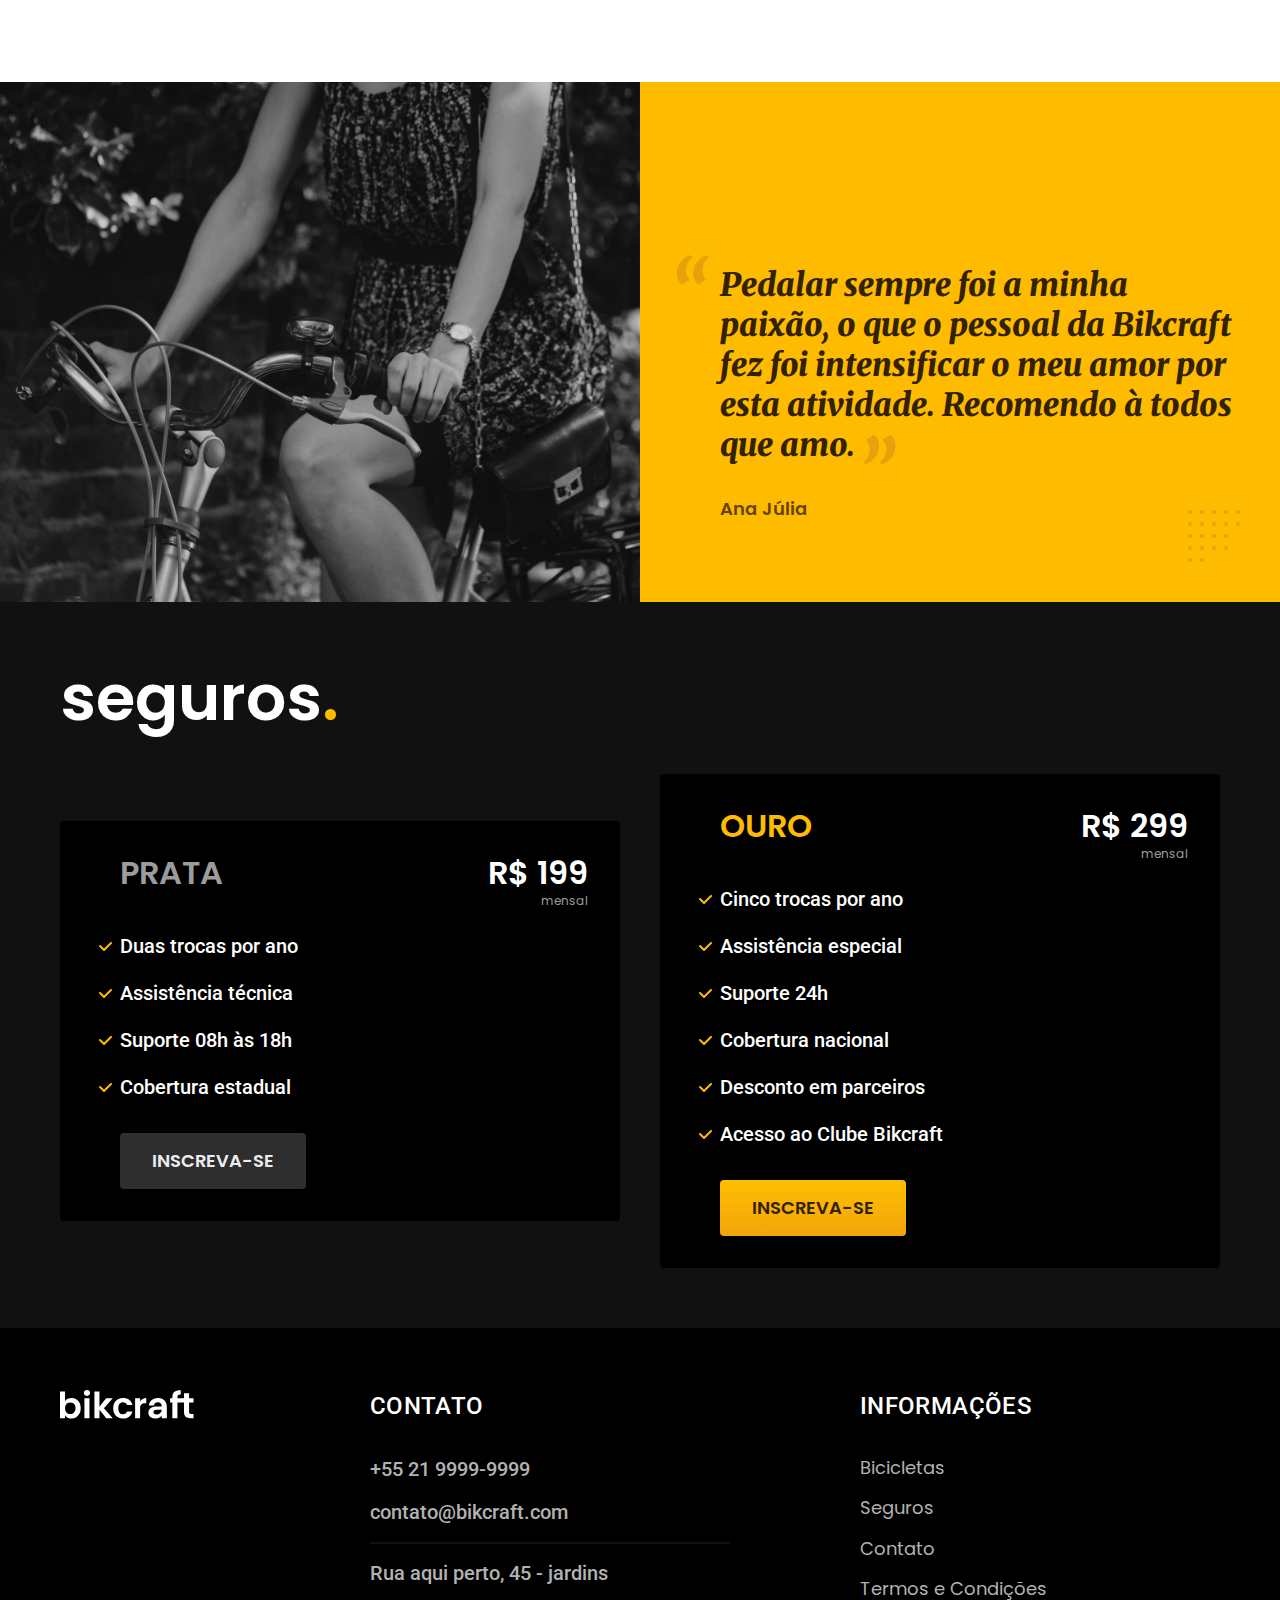
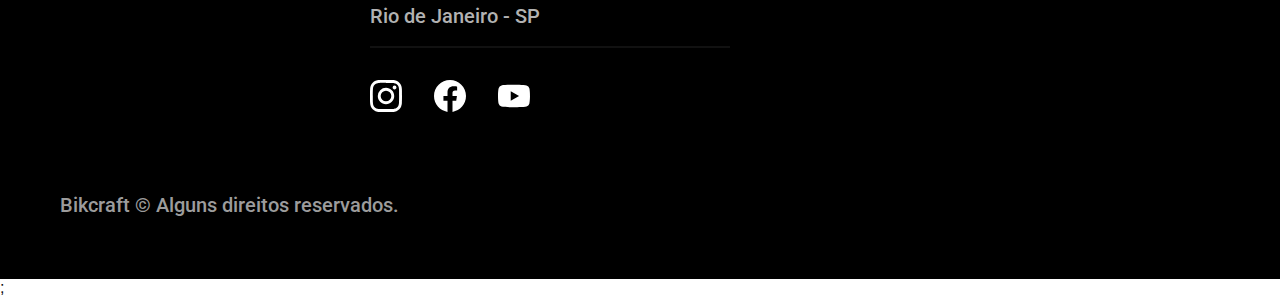
==== commit 470fc835: "Add favicon" ====
--- a/index.html
+++ b/index.html
@@ -2,6 +2,7 @@
 <html lang="pt-br">
 
 <head>
+  <link rel="icon" href="./favicon.svg" type="image/svg+xml">
   <meta charset="UTF-8">
   <title>Bicraft - bicicletas Elétricas</title>
   <meta name="description" content="Bicicletas elétricas de alta precisão e qualidade,  feitas sob medida para o cliente. Explore o mundo na sua velocidade com a Bikcraft.">
@@ -10,9 +11,15 @@
 
   <link rel="preload" href="./css/style.css" as="style">
   <link rel="stylesheet" href="./css/style.css">
-  <!-- <link rel="preconnect" href="https://fonts.googleapis.com">
-<link rel="preconnect" href="https://fonts.gstatic.com" crossorigin>
-<link href="https://fonts.googleapis.com/css2?family=Merriweather:ital,wght@1,900&family=Poppins:wght@400;600&family=Roboto:wght@400;500&display=swap" rel="stylesheet"> -->
+  <link rel="preconnect" href="https://fonts.googleapis.com">
+  <link rel="preconnect" href="https://fonts.gstatic.com" crossorigin>
+  <link href="https://fonts.googleapis.com/css2?family=Merriweather:ital,wght@1,900&family=Poppins:wght@400;600&family=Roboto:wght@400;500&display=swap" rel="stylesheet">
+
+  <script>document.documentElement.classList.add('js');</script>
+
+</head>
+
+
 
 <body>
   <header class="header-bg">
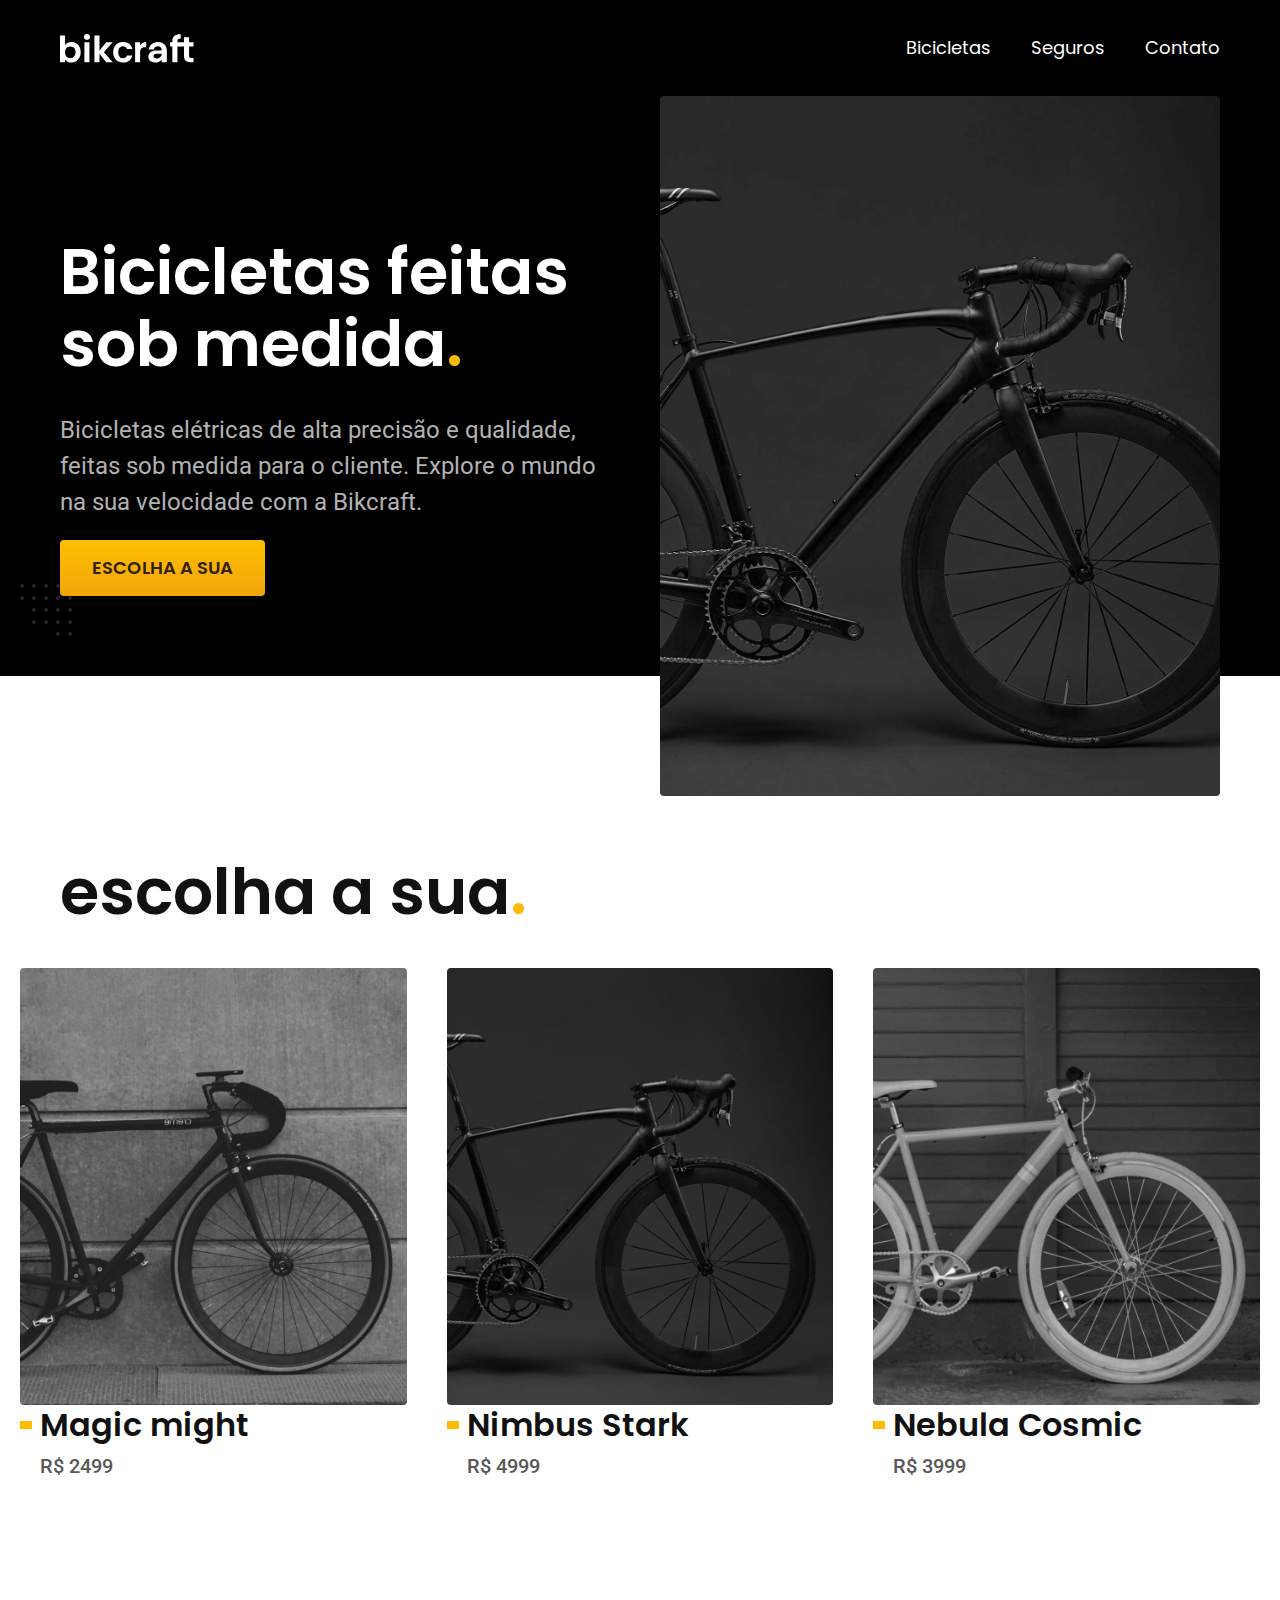
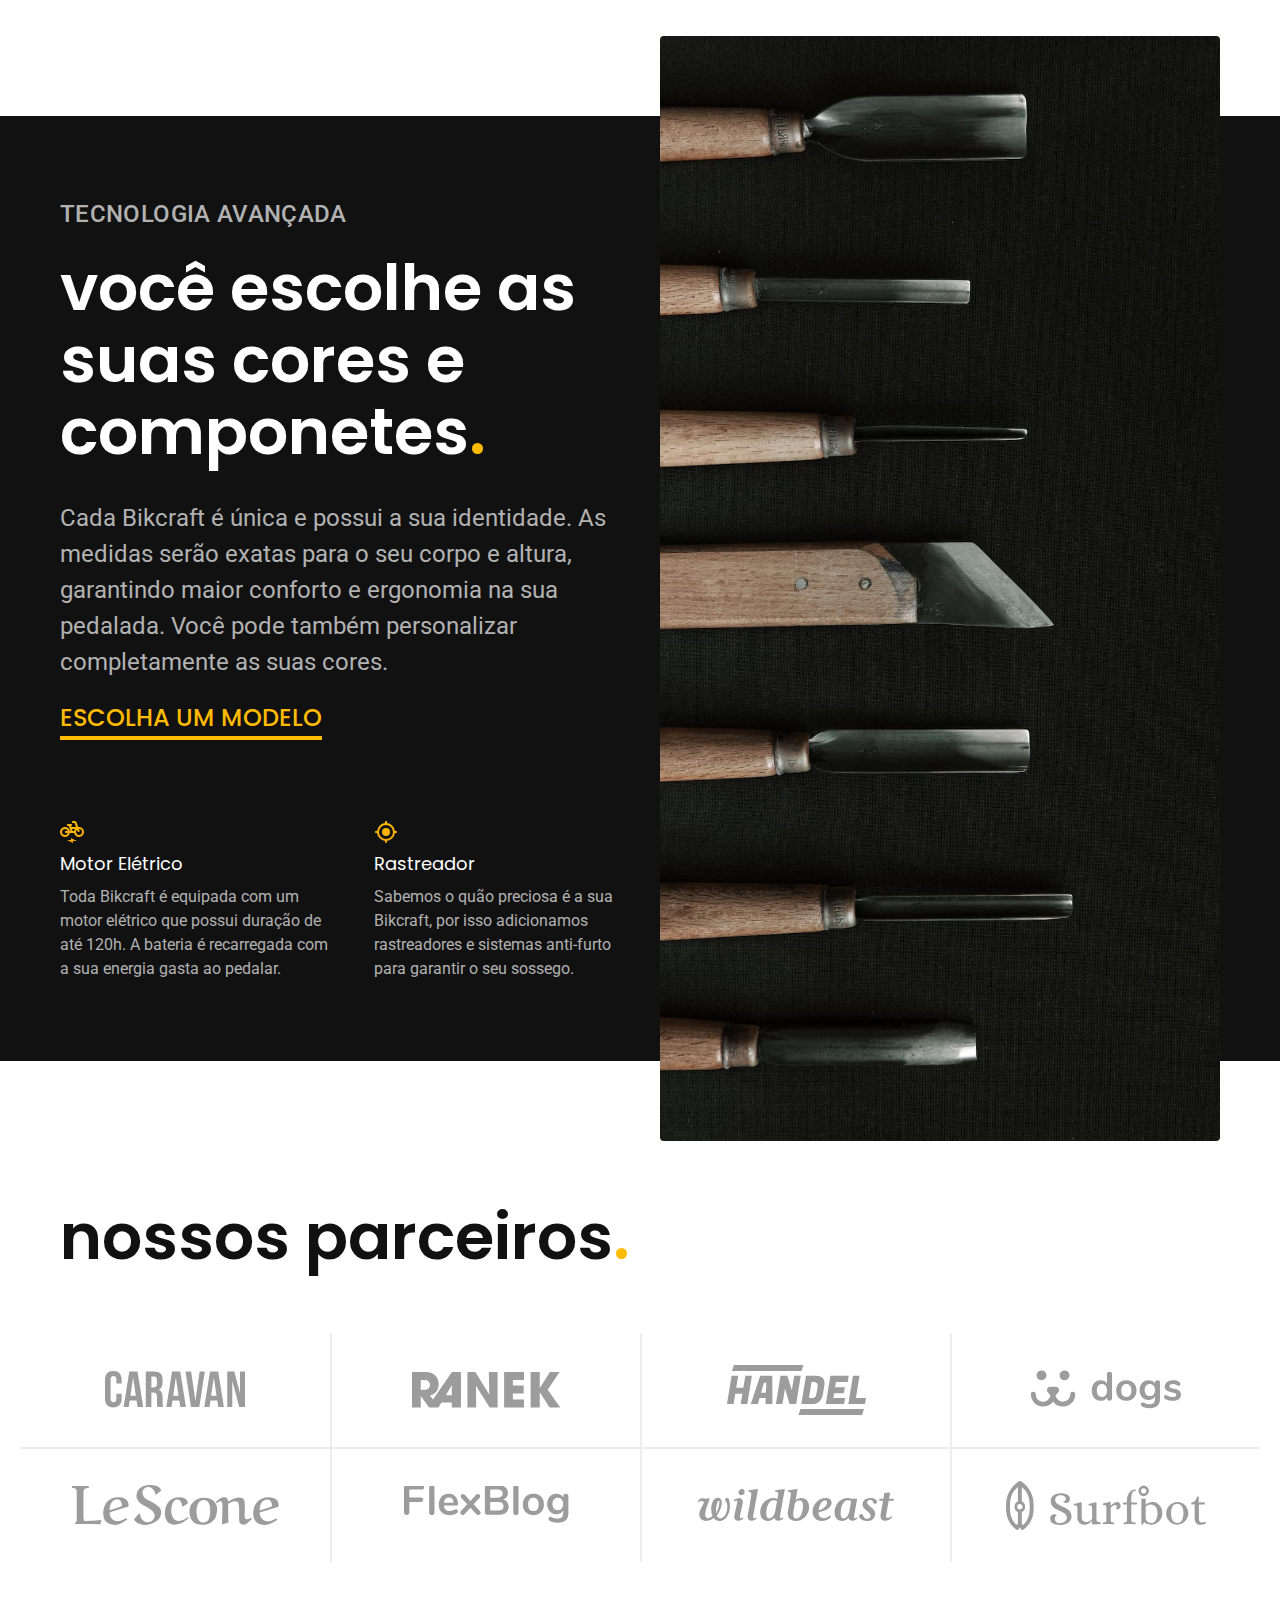
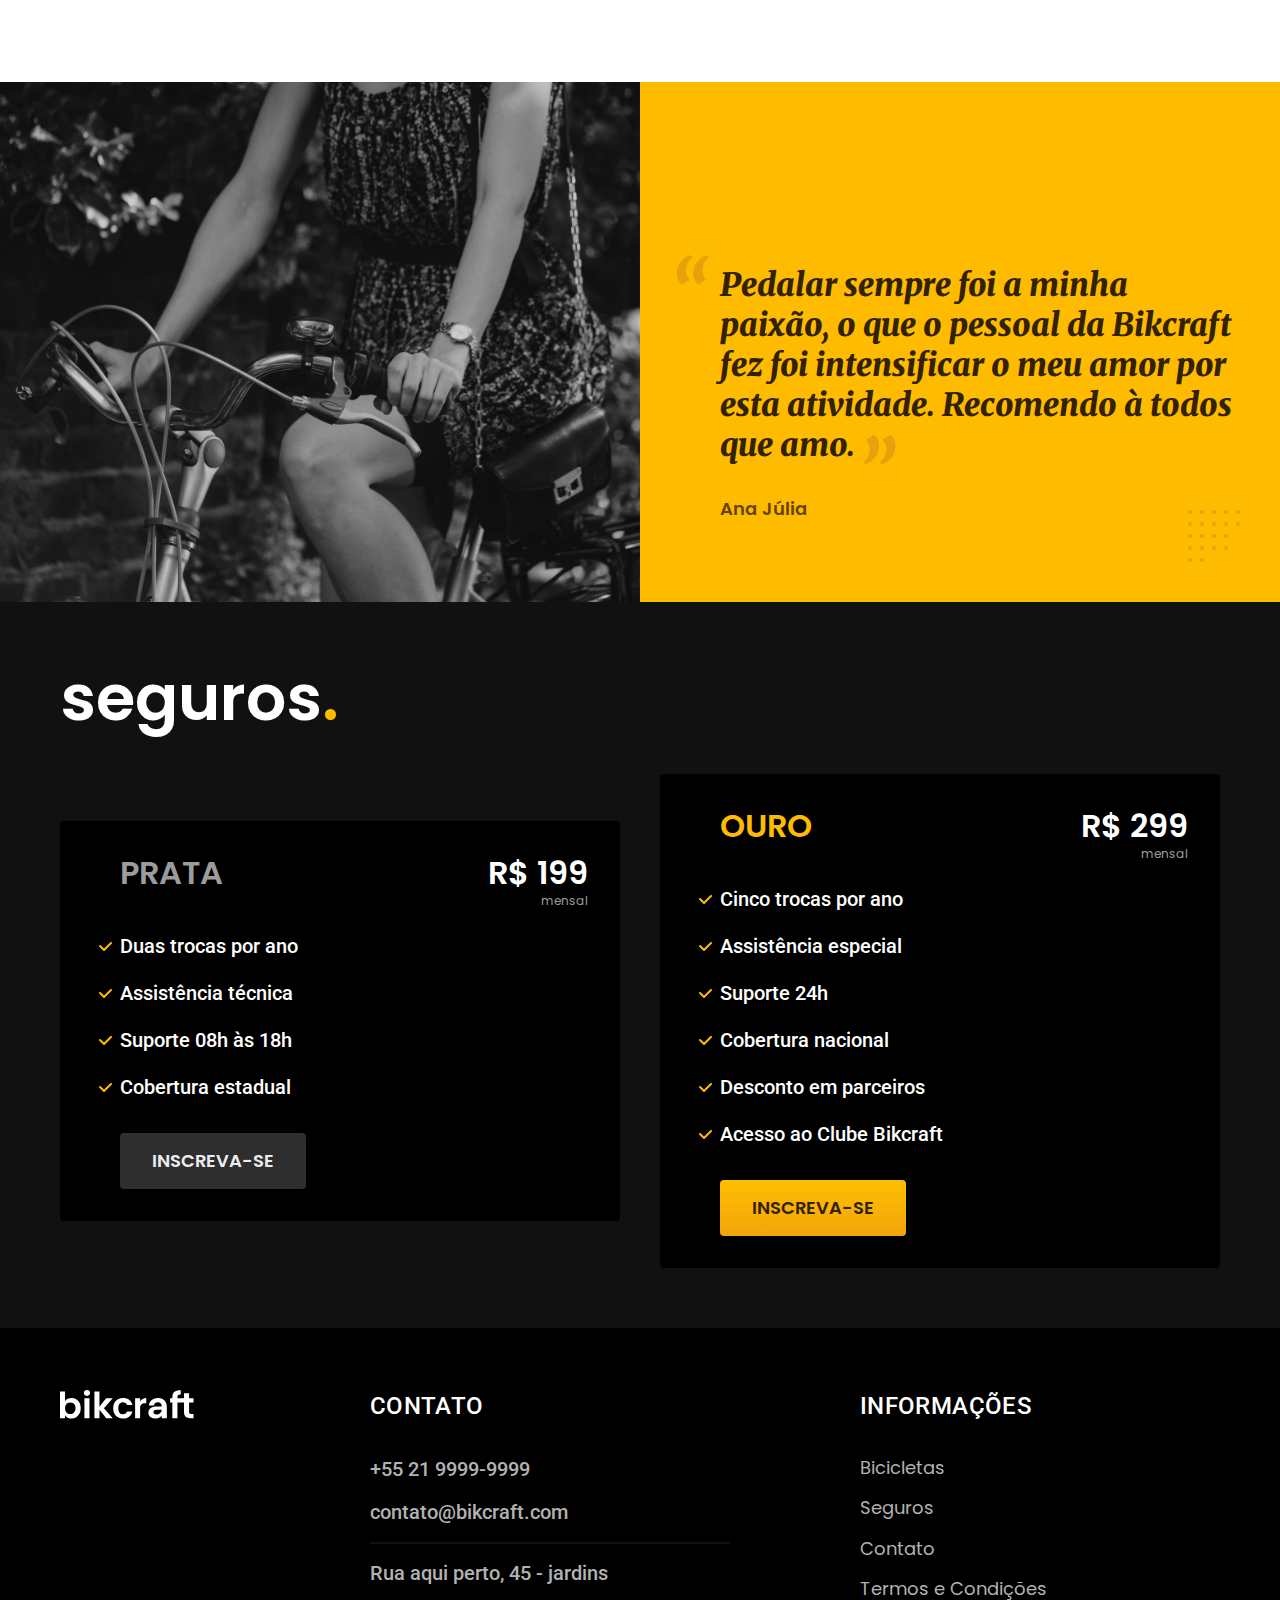
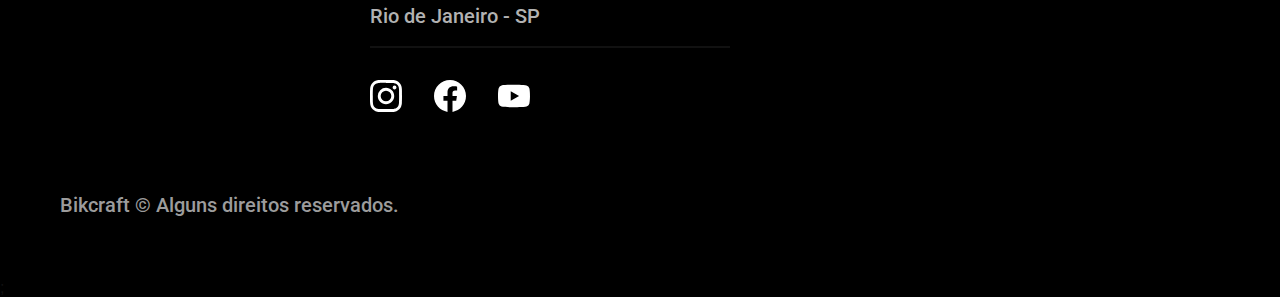
==== commit 7db230d3: "Optimized CSS" ====
--- a/index.html
+++ b/index.html
@@ -9,8 +9,8 @@
   <meta name="viewport" content="width=device-width, initial-scale=1.0">
 
 
-  <link rel="preload" href="./css/style.css" as="style">
-  <link rel="stylesheet" href="./css/style.css">
+  <link rel="preload" href="./css/style.min.css" as="style">
+  <link rel="stylesheet" href="./css/style.min.css">
   <link rel="preconnect" href="https://fonts.googleapis.com">
   <link rel="preconnect" href="https://fonts.gstatic.com" crossorigin>
   <link href="https://fonts.googleapis.com/css2?family=Merriweather:ital,wght@1,900&family=Poppins:wght@400;600&family=Roboto:wght@400;500&display=swap" rel="stylesheet">
@@ -225,10 +225,10 @@
 
 
     </div>
+    <script src="./js/plugins/simple-anime.js"></script>;
 
   </footer>
 
-  <script src="./js/plugins/simple-anime.js"></script>;
   <script src="./js/script.js"></script>
 
 
--- a/css/style.min.css
+++ b/css/style.min.css
@@ -0,0 +1 @@
+body{margin:0;font-family:Arial,Helvetica,sans-serif;color:#111}blockquote,dd,h1,h2,h3,h4,p,ul{margin:0}ul{padding:0;list-style:none}a{text-decoration:none;color:inherit}img{max-width:100%;height:auto;display:block}img[src$=".jpg"]{border-radius:4px}.font-1-xs{font:400 0.75rem/1.35 Poppins,sans-serif}.font-2-xs{font:400 0.875rem/1.43 Roboto,sans-serif}.font-1-s{font:400 1rem/1.5 Poppins,sans-serif}.font-2-s{font:400 1rem/1.5 Roboto,sans-serif}.font-1-m,.font-1-m-b{font:400 1.125rem/1.35 Poppins,sans-serif}.font-1-m-b{font-weight:600}.font-2-m{font:500 1.25rem/1.35 Roboto,sans-serif}.font-1-l{font:400 1.5rem/1.5 Poppins,sans-serif}.font-2-l,.font-2-l-b{font:400 1.5rem/1.5 Roboto,sans-serif}.font-2-l-b{font-weight:500;letter-spacing:.015em;text-transform:uppercase}.font-1-xl{font:600 2rem/1.25 Poppins,sans-serif}.font-2-xl{font:500 2rem/1.25 Roboto,sans-serif}.font-1-xxl{font:600 4rem/1.125 Poppins,sans-serif}@media (max-width:1200px){.font-1-xxl{font-size:3rem}.font-2-l,.font-2-l-b{font-size:1.25rem}}@media (max-width:800px){.font-1-xxl{font-size:2rem}.font-1-xl,.font-2-xl{font-size:1.5rem}}:root{--cor-0:#ffffff;--cor-1:#f7f7f7;--cor-2:#ededed;--cor-3:#dedede;--cor-4:#cccccc;--cor-5:#b2b2b2;--cor-6:#9c9c9c;--cor-7:#717171;--cor-8:#595959;--cor-9:#404040;--cor-10:#2e2e2e;--cor-11:#111111;--cor-12:#000000;--cor-p1:#ffbb00;--cor-p2:#e4a30b;--cor-p3:#a66f00;--cor-p4:#664400;--cor-p5:#332200}.cor-0{color:var(--cor-0)}.cor-1{color:var(--cor-1)}.cor-2{color:var(--cor-2)}.cor-3{color:var(--cor-3)}.cor-4{color:var(--cor-4)}.cor-5{color:var(--cor-5)}.cor-6{color:var(--cor-6)}.cor-7{color:var(--cor-7)}.cor-8{color:var(--cor-8)}.cor-9{color:var(--cor-9)}.cor-10{color:var(--cor-10)}.cor-11{color:var(--cor-11)}.cor-12{color:var(--cor-12)}.cor-p1{color:var(--cor-p1)}.cor-p2{color:var(--cor-p2)}.cor-p3{color:var(--cor-p3)}.cor-p4{color:var(--cor-p4)}.cor-p5{color:var(--cor-p5)}.js .fadeInDown{transform:translate3d(0,-20px,0)}.js .fadeInUp{transform:translate3d(0,20px,0)}.js .fadeInRight{transform:translate3d(20px,0,0)}.js .fadeInLeft{transform:translate3d(-20px,0,0)}.js [data-anime]{opacity:0}.js .anime{opacity:1;transform:none;transition:transform .8s,opacity .8s}.header-bg{background-color:var(--cor-12)}.header{display:flex;flex-wrap:wrap;gap:20px;justify-content:space-between;align-items:center;padding-bottom:20px;padding-top:20px}.header-menu{display:flex;flex-wrap:wrap;gap:40px}.header-menu a{display:inline-block;padding:16px 0;position:relative}.header-menu a::after{content:"";display:block;height:2px;width:0;background:var(--cor-0);margin-top:4px;transition:.3s;position:absolute}.header-menu a.ativo::after,.header-menu a:hover::after{width:100%}@media (max-width:800px){.header a::after{display:none}.header-menu{gap:20px}.header-menu a{background:var(--cor-11);padding:12px 16px;border-radius:4px}.header-menu a:hover{background-color:var(--cor-10)}}@media (max-width:600px){.header-menu{gap:12px}.header-menu a{padding:8px 12px;font-size:14px}}.footer-bg{background-color:var(--cor-12)}.footer{display:grid;grid-template-columns:3fr 5fr 4fr;gap:40px;padding-bottom:60px;padding-top:60px}.footer h3{margin-bottom:32px}.footer-contato ul{margin-bottom:32px}.footer-contato li:nth-child(2n):after{content:"";display:block;max-width:360px;height:2px;background:var(--cor-11);margin-top:16px}.footer a:hover{color:var(--cor-0)}.footer-copy{grid-column:1/-1;margin-top:40px}.footer li{margin-bottom:16px}.footer-redes{display:flex;gap:32px}@media (max-width:800px){.footer>img{display:none}.footer{grid-template-columns:1fr 1fr}}@media (max-width:600px){.footer{grid-template-columns:1fr;gap:60px}.footer-copy{margin-top:60px}}.container{box-sizing:border-box;max-width:1200px;padding-left:20px;padding-right:20px;margin-right:auto;margin-left:auto}.botao{display:inline-block;padding:16px 32px;background:linear-gradient(#ffbf00,#f2a50c);border-radius:4px;box-shadow:0 1px 2px rgba(0,0,0,.1);text-transform:uppercase;color:var(--cor-p5);font:600 1.125rem/1.35 Poppins,sans-serif;max-width:max-content;border:none;cursor:pointer}.botao:hover{background:linear-gradient(#ffb60d,#e59317)}.botao.secundario{background:var(--cor-10);color:var(--cor-2)}.botao.secundario:hover{background:var(--cor-9)}.botao.seta{display:flex;align-items:center}.botao.seta::after{content:"";display:inline-block;width:18px;height:10px;margin-left:12px;background:url(../img/icones/seta.svg);transition:transform .2s}.botao.seta:hover::after{transform:translateX(4px)}@media (max-width:600px){.botao{padding:12px 16px;font-size:1rem}}.link{display:inline-block;color:var(--cor-p1);font:500 1.5rem/1.5 Poppins,sans-serif;text-transform:uppercase}.link::after{content:"";display:block;width:100%;height:4px;background-color:currentColor}.link:hover{color:var(--cor-0)}.titulo-bg{background-color:var(--cor-11);padding-top:60px;padding-bottom:60px}.titulo{background:url("../img/dec/bottom-right.svg") no-repeat top right 20px}.titulo p{margin-bottom:4px}@media (max-width:800px){.titulo-bg{padding-top:40px;padding-bottom:40px}.titulo p{font-size:1rem;text-transform:lowercase;font-weight:400}}.form{display:grid;grid-template-columns:1fr 1fr;gap:20px}.form label{display:block}.form label{display:block;font:400 1rem/1.5 Poppins,sans-serif;margin-bottom:4px}.form .colt-2{grid-column:span 2}.form input[type=email],.form input[type=text],.form textarea{font:400 1rem/1.5 Roboto,sans-serif;background:var(--cor-1);border:1px solid var(--cor-1);padding:12px;border-radius:4px;width:100%;box-sizing:border-box}.form input[type=email]:focus,.form input[type=text]:focus,.form textarea:focus{outline:0;border-color:var(--cor-p1);background:var(--cor-0);box-shadow:0 0 0 2px #fea}@media (max-width:600px){.form{grid-template-columns:1fr}.form .colt-2{grid-column:span 1}}.introducao-bg{background:var(--cor-12) url("../img/dec/bottom-left.svg") no-repeat bottom 160px left 20px;box-shadow:inset 0 -120px var(--cor-0)}.introducao{display:grid;grid-template-columns:1fr 1fr;gap:0 40px}.introducao-conteudo{align-self:end;padding-bottom:200px}.introducao img{width:100%;height:100%;object-fit:cover;border-radius:4px}.introducao h1{margin-bottom:32px}.introducao p{margin-bottom:20px}@media (max-width:800px){.introducao-bg{background:var(--cor-11);padding-top:40px;box-shadow:inset 0 -60px var(--cor-0)}.introducao{grid-template-columns:1fr;gap:32px}.introducao-conteudo{padding-bottom:0}.introducao h1{margin-bottom:16px}.introducao img{height:300px;width:100%}}.tecnologia-bg{background-color:var(--cor-11);box-shadow:inset 0 80px var(--cor-0),inset 0 -80px var(--cor-0)}.tecnologia{display:grid;grid-template-columns:1fr 1fr;gap:40px}.tecnologia-imagem img{width:100%;height:100%;object-fit:cover;object-position:left}.tecnologia-conteudo{padding-top:160px;padding-bottom:160px}.tecnologia-conteudo>span{display:block;margin-bottom:20px}.tecnologia-conteudo h2{margin-bottom:32px}.tecnologia-conteudo>p{margin-bottom:20px}.tecnologia a{margin-bottom:80px}.tecnologia-vantagens{display:flex;gap:40px}.tecnologia-vantagens h3{margin-bottom:8px;width:max-content}.tecnologia-vantagens img{width:24px;margin-bottom:8px}@media (max-width:800px){.tecnologia-bg{box-shadow:initial}.tecnologia{grid-template-columns:1fr}.tecnologia-conteudo{padding-top:60px;padding-bottom:60px}.tecnologia-imagem{display:none}.tecnologia a{margin-bottom:60px}}@media (max-width:600px){.tecnologia-vantagens{flex-direction:column}}.parceiros{padding-top:60px;padding-bottom:120px}.parceiros h2{margin-bottom:60px}.parceiros ul{padding:0 20px;max-width:1400px;display:grid;grid-template-columns:repeat(4,1fr);margin:0 auto}.parceiros li{display:flex;padding:32px;border-left:2px solid var(--cor-2)}.parceiros img{margin:auto}.parceiros li:first-child,.parceiros li:nth-child(5){border-left:none}.parceiros li:nth-child(n+5){border-top:2px solid var(--cor-2)}@media (max-width:800px){.parceiros{padding-bottom:60px}.parceiros li{padding:20px}.parceiros h2{margin-bottom:20px}.parceiros ul{grid-template-columns:repeat(2,1fr)}.parceiros li:nth-child(n+3){border-top:2px solid var(--cor-2)}.parceiros li:nth-child(odd){border-left:none}}.depoimento{display:grid;grid-template-columns:1fr 1fr;background-color:var(--cor-p1);overflow:hidden}.depoimento img{width:100%;height:100%;object-fit:cover;border-radius:0}.depoimento-conteudo{padding:40px 40px 80px 80px;align-self:end;background:url("../img/dec/bottom-right-p.svg") no-repeat bottom 40px right 40px}.depoimento-conteudo p{max-width:32ch;font-family:Merriweather,serif;font-style:italic;font-weight:900;margin-bottom:32px;position:relative}.depoimento p::after,.depoimento p::before{font-size:5rem;color:var(--cor-p2);position:absolute}.depoimento p::before{content:"“";left:-50px;top:-20px}.depoimento p::after{content:"”"}@media (min-width:1200px){.depoimento img{max-height:520px}}@media (max-width:800px){.depoimento{grid-template-columns:1fr;text-align:center}.depoimento img{max-height:210px}.depoimento-conteudo{padding:40px 20px;margin:auto}}.bicicletas-lista{padding-top:60px;padding-bottom:120px}.bicicletas-lista h2{margin-bottom:40px}.bicicletas-lista ul{display:flex;gap:40px;padding:0 20px 20px 20px;max-width:1400px;margin-right:auto;margin-left:auto;overflow-x:auto}#bicicleta .bicicletas-lista ul{padding:0 0 20px 0}.bicicletas-lista li{flex:1;min-width:280px}.bicicletas-lista a{display:block}.bicicletas-lista{margin-bottom:16px}.bicicletas-lista h3{margin-bottom:8px;display:flex;align-items:center}.bicicletas-lista h3::before{content:"";display:inline-block;height:8px;width:12px;background-color:var(--cor-p1);margin-right:8px;transition:width .2s}.bicicletas-lista a:hover h3::before{width:20px}.bicicletas-lista li span{padding-left:20px}@media (max-width:800px){.bicicletas-lista{padding-bottom:60px}.bicicletas-lista ul{gap:20px}}.bicicletas-bg{background-image:linear-gradient(to right,var(--cor-0) 30%,var(--cor-11) 0)}.bicicletas{display:grid;grid-template-columns:1fr 1fr;gap:40px;padding-top:60px;padding-bottom:60px;background:url("../img/dec/bottom-right.svg") no-repeat top 40px right 20px}.bicicletas-imagem{display:grid}.bicicletas-imagem img{grid-area:1/1}.bicicletas-imagem span{grid-area:1/1;place-self:start end;margin-top:20px;background:var(--cor-12);display:inline-block;padding:8px 16px 8px 8px;border-radius:4px 0 0 4px}.bicicletas-conteudo{display:grid;grid-template-columns:1fr auto;align-content:start}.bicicletas h2,.bicicletas p{grid-column:1/-1}.bicicletas h2{margin-bottom:20px}.bicicletas h2::before{content:"";display:block;width:12px;height:8px;background-color:var(--cor-p1);margin-bottom:8px}.bicicletas p{margin-bottom:32px}.bicicletas a{place-self:end}.bicicletas li{display:flex;align-items:center}.bicicletas ul{display:grid;gap:16px}.bicicletas-conteudo img{width:24px;margin-right:8px;align-content:start}@media (max-width:800px){.bicicletas-bg{background:var(--cor-11)}.bicicletas{grid-template-columns:1fr;gap:20px;padding-top:40px;padding-bottom:40px}}@media (max-width:600px){.bicicletas-conteudo{grid-template-columns:1fr}.bicicletas ul{font-size:1rem;grid-template-columns:1fr 1fr;margin-bottom:32px}.bicicletas a{place-self:start}}.bicicleta{display:grid;grid-template-columns:1fr 1fr;align-items:start;gap:40px;padding-top:60px;padding-bottom:60px}#bicicleta .titulo p{text-transform:uppercase}.bicicleta-imagens{display:flex;flex-wrap:wrap;gap:20px}.bicicleta-imagens img{flex:1;min-width:200px}.bicicleta-imagens img:first-child{min-width:100%}.bicicleta-conteudo>p{margin-bottom:32px}.bicicleta-comprar{display:grid;grid-template-columns:max-content auto;align-items:center;justify-items:start;gap:8px 12px;margin-bottom:40px}.bicicleta-comprar a{grid-row:span 2}.bicicleta-comprar span{display:flex;align-items:center;background-color:var(--cor-12);gap:8px;padding:4px 8px;border-radius:4px}.bicicleta-conteudo h2{text-transform:uppercase;letter-spacing:.015em;margin-bottom:12px}.bicicleta-ficha,.bicicleta-informacoes{padding:32px;background-color:var(--cor-12);border-radius:4px}.bicicleta-informacoes{margin-bottom:40px;display:grid;grid-template-columns:1fr 1fr;gap:32px}.bicicleta-informacoes img{width:24px;margin-bottom:8px}.bicicleta-informacoes h3{margin-bottom:8px}.bicicleta-ficha li{padding:4px 0;display:flex;justify-content:space-between;border-bottom:1px solid var(--cor-11)}.bicicleta-ficha li:last-child{border-bottom:none}.bicicleta-ficha span{color:var(--cor-6)}@media(max-width:800px){.bicicleta{grid-template-columns:1fr;padding-top:40px;padding-bottom:40px}.bicicleta-imagens{grid-row:2}}@media(max-width:400px){.bicicleta-informacoes{grid-template-columns:1fr}.bicicleta-comprar{grid-template-columns:1fr}}.seguro-bg{background:var(--cor-11);box-shadow:inset 0 120px var(--cor-0),inset 0 -120px var(--cor-12)}.seguro{display:grid;grid-template-columns:1fr 1fr;gap:40px}.seguro-imagem img{width:100%;height:100%;object-fit:cover}.seguro-conteudo{padding-top:180px;padding-bottom:180px}.seguro h2{margin-bottom:32px}.seguro p{margin-bottom:20px}@media (max-width:800px){.seguro-bg{box-shadow:inset 0 -60px var(--cor-12)}.seguro{grid-template-columns:1fr}.seguro-conteudo{grid-row:1;padding-top:40px;padding-bottom:0}}.seguros-bg{background:var(--cor-11)}.seguros{padding-top:60px;padding-bottom:60px;display:grid;grid-template-columns:1fr 1fr;gap:40px;align-items:center}#seguros .seguros{padding-top:0}.seguros h2{grid-column:1/-1}.seguros-item{background-color:var(--cor-12);padding:32px 32px 32px 60px;display:grid;grid-template-columns:1fr auto;border-radius:4px}.seguros-item h3{margin-bottom:40px}.seguros-item span{grid-column:2;display:block;text-align:right}.seguros ul{grid-column:1/-1;margin-bottom:32px}.seguros-item li{display:flex;align-items:center;position:relative}.seguros-item li+li{margin-top:20px}.seguros-item li::before{content:"";display:inline-block;width:13px;height:9px;background-image:url("../img/icones/lista.svg");position:absolute;left:-21px}.seguros-item a{grid-column:1/-1}@media (max-width:800px){.seguros{grid-template-columns:1fr}}.vantagens-bg{background-color:var(--cor-12)}.vantagens{padding-top:120px;padding-bottom:120px}.vantagens h2{margin-bottom:60px}.vantagens ul{display:grid;grid-template-columns:repeat(auto-fit,minmax(280px,max-content));gap:40px 80px}.vantagens h3,.vantagens img{margin-bottom:8px}@media (max-width:800px){.vantagens{padding-top:60px;padding-bottom:60px}.vantagens h2{margin-bottom:40px}.vantagens ul{gap:20px}}.perguntas{padding-top:120px;padding-bottom:120px}.perguntas h2{margin-bottom:60px}.perguntas dl>div{padding:20px;border-radius:4px}.perguntas dl>div:nth-child(odd){background-color:var(--cor-1)}.perguntas button{display:grid;grid-template-columns:auto 1fr auto;align-items:center;gap:8px;cursor:pointer;border:none;background:0 0;width:100%;text-align:left}.perguntas button::before{content:"";display:inline-block;width:12px;height:8px;background-color:var(--cor-p1)}.perguntas button::after{content:"";display:inline-block;width:14px;height:6px;background:url("../img/icones/seta-abrir.svg");transition:.3s}.perguntas button:hover::after,.perguntas button[aria-expanded=true]::after{transform:rotate(180deg)}.js .perguntas dd{display:none}.js .perguntas dd.ativa{display:block}.perguntas dd{padding-left:20px;padding-top:16px;max-width:80ch}@media (max-width:800px){.perguntas{padding-top:60px;padding-bottom:60px}.perguntas h2{margin-bottom:40px}}#contato{background:linear-gradient(var(--cor-11) 600px,var(--cor-1) 0)}.contato{display:grid;grid-template-columns:5fr 7fr}.contato-dados,.contato-formulario{padding:60px;box-shadow:0 1px 2px rgba(0,0,0,.1)}.contato-dados{border-radius:5px 0 0 5px;background:var(--cor-12) url("../img/dec/bottom-right.svg") no-repeat bottom 20px left 20px}.contato-formulario{border-radius:0 5px 5px 0;background:var(--cor-0) url("../img/dec/bottom-right.svg") no-repeat bottom 20px right 20px}.contato-dados h2{margin-bottom:60px}.contato-endereco{margin-bottom:32px;padding-left:28px;background:url("../img/icones/local.svg") no-repeat 0 2px}.contato-endereco p{margin-bottom:8px}.contato-meios a{display:block;margin-bottom:8px;max-width:max-content;padding-left:28px}.contato-meios a:hover{color:var(--cor-0)}.contato-meios a:first-child{background:url("../img/icones/email.svg") no-repeat 0 2px}.contato-meios a:nth-child(2){margin-bottom:32px}.contato-meios a:nth-child(3){background:url("../img/icones/telefone.svg") no-repeat 0 2px;margin-bottom:60px}.contato-redes{display:flex;gap:32px;padding-left:28px}@media (max-width:800px){.contato{grid-template-columns:1fr}.contato-dados,.contato-formulario{padding:20px}.contato-dados{border-radius:5px 5px 0 0;background:var(--cor-12)}.contato-formulario{border-radius:0 0 5px 5px}.contato-dados h2,.contato-meios a:nth-child(3){margin-bottom:32px}.contato-redes{margin-bottom:12px}}.lojas{display:grid;grid-template-columns:1fr 1fr;gap:0 40px;padding-top:120px;margin-bottom:120px}.lojas h2{grid-column:1/-1;margin-bottom:60px}.lojas img{border-radius:4px 4px 0 0}.lojas-item{border-radius:4px;background:var(--cor-0);box-shadow:0 1px 2px rgba(0,0,0,0,.1)}.lojas-conteudo{display:grid;grid-template-columns:1fr 1fr;gap:32px 16px;padding:32px}.lojas-conteudo h3,.lojas-tempo{grid-column:1/-1}.lojas-dados{display:grid;gap:8px;border-left:2px solid var(--cor-2);padding-left:12px}.lojas-tempo{display:flex;align-items:center;gap:8px}@media (max-width:800px){.lojas{gap:20px;padding-top:60px;padding-bottom:60px}.lojas h2{padding-bottom:32px}.lojas-conteudo{grid-template-columns:1fr}}@media (max-width:600px){.lojas{grid-template-columns:1fr}}#orcamento{background:linear-gradient(var(--cor-11) 600px,var(--cor-1) 0)}.orcamento{display:grid;grid-template-columns:5fr 7fr;padding-bottom:120px}.orcamento h2{text-transform:uppercase;position:relative;display:flex;align-items:center}.orcamento h2::before{content:"";display:inline-block;width:4px;height:8px;background-color:var(--cor-p1);position:absolute;left:-12px}.orcamento-dados,.orcamento-produto{padding:60px;box-shadow:0 1px 2px rgba(0,0,0,.1)}.orcamento-produto{border-radius:5px 0 0 5px;background:var(--cor-12) url("../img/dec/bottom-left.svg") no-repeat bottom 20px left 20px;display:grid;grid-template-columns:1fr 1fr;gap:20px;align-content:start}.orcamento-produto>*{grid-column:1/-1}.orcamento-produto>label{grid-column:initial}.orcamento-produto label{font:400 1rem/1.5 Poppins,sans-serif;color:var(--cor-4);background-color:var(--cor-10);padding:12px 16px;border-radius:4px;cursor:pointer;display:grid;grid-template-columns:auto 1fr auto;align-items:center;border:1px solid var(--cor-10)}.orcamento-produto input:checked+label{background:var(--cor-0);color:var(--cor-11)}.orcamento-produto label::before{content:"";display:inline-block;box-sizing:border-box;width:12px;height:12px;border:1px solid var(--cor-6);border-radius:50%;margin-right:8px}.orcamento-produto input:checked+label::before{border-color:var(--cor-7);box-shadow:inset 0 0 0 3px var(--cor-0),inset 0 0 0 6px var(--cor-7)}.orcamento-produto label:hover{background-color:var(--cor-9);border-color:var(--cor-9)}.orcamento-produto input:focus+label{box-shadow:0 0 0 2px var(--cor-p1);border-color:var(--cor-12)}.orcamento-produto label span{display:none}.orcamento-produto input:checked+label span{display:inline-block}.orcamento-produto input[type=radio]{opacity:0;position:absolute;pointer-events:none}.orcamento-dados{border-radius:0 5px 5px 0;background:var(--cor-0) url("../img/dec/bottom-right.svg") no-repeat bottom 20px right 20px}.orcamento-conteudo{display:none}.orcamento-conteudo h2,.orcamento-dados h2:nth-of-type(n+2){margin-top:20px}#bikcraft:checked~#orcamento-bikcraft,#seguro:checked~#orcamento-seguro{display:grid;gap:20px}.orcamento-detalhes{display:none;background:var(--cor-0);padding:20px;grid-template-columns:1fr 1fr;border-radius:4px;align-items:center}.orcamento-detalhes li{display:flex;align-items:center;margin-bottom:8px}.orcamento-detalhes li img{width:16px;margin-right:8px}.orcamento-produto input:checked+label+.orcamento-detalhes{display:grid}@media (max-width:1200px){.orcamento-dados,.orcamento-produto{padding:32px}}@media (max-width:800px){.orcamento{grid-template-columns:1fr}.orcamento-produto{border-radius:5px 5px 0 0;background:var(--cor-12)}.orcamento-dados{border-radius:0 0 5px 5px}}@media (max-width:400px){.orcamento-produto{grid-template-columns:1fr}}.termos{padding-top:80px;padding-bottom:80px}.termos h2{font-weight:600;margin-bottom:20px}.termos p+h2{margin-top:40px}.termos p{max-width:75ch;margin-bottom:24px}--- a/css/style.min.css
+++ b/css/style.min.css
@@ -0,0 +1 @@
+body{margin:0;font-family:Arial,Helvetica,sans-serif;color:#111}blockquote,dd,h1,h2,h3,h4,p,ul{margin:0}ul{padding:0;list-style:none}a{text-decoration:none;color:inherit}img{max-width:100%;height:auto;display:block}img[src$=".jpg"]{border-radius:4px}.font-1-xs{font:400 0.75rem/1.35 Poppins,sans-serif}.font-2-xs{font:400 0.875rem/1.43 Roboto,sans-serif}.font-1-s{font:400 1rem/1.5 Poppins,sans-serif}.font-2-s{font:400 1rem/1.5 Roboto,sans-serif}.font-1-m,.font-1-m-b{font:400 1.125rem/1.35 Poppins,sans-serif}.font-1-m-b{font-weight:600}.font-2-m{font:500 1.25rem/1.35 Roboto,sans-serif}.font-1-l{font:400 1.5rem/1.5 Poppins,sans-serif}.font-2-l,.font-2-l-b{font:400 1.5rem/1.5 Roboto,sans-serif}.font-2-l-b{font-weight:500;letter-spacing:.015em;text-transform:uppercase}.font-1-xl{font:600 2rem/1.25 Poppins,sans-serif}.font-2-xl{font:500 2rem/1.25 Roboto,sans-serif}.font-1-xxl{font:600 4rem/1.125 Poppins,sans-serif}@media (max-width:1200px){.font-1-xxl{font-size:3rem}.font-2-l,.font-2-l-b{font-size:1.25rem}}@media (max-width:800px){.font-1-xxl{font-size:2rem}.font-1-xl,.font-2-xl{font-size:1.5rem}}:root{--cor-0:#ffffff;--cor-1:#f7f7f7;--cor-2:#ededed;--cor-3:#dedede;--cor-4:#cccccc;--cor-5:#b2b2b2;--cor-6:#9c9c9c;--cor-7:#717171;--cor-8:#595959;--cor-9:#404040;--cor-10:#2e2e2e;--cor-11:#111111;--cor-12:#000000;--cor-p1:#ffbb00;--cor-p2:#e4a30b;--cor-p3:#a66f00;--cor-p4:#664400;--cor-p5:#332200}.cor-0{color:var(--cor-0)}.cor-1{color:var(--cor-1)}.cor-2{color:var(--cor-2)}.cor-3{color:var(--cor-3)}.cor-4{color:var(--cor-4)}.cor-5{color:var(--cor-5)}.cor-6{color:var(--cor-6)}.cor-7{color:var(--cor-7)}.cor-8{color:var(--cor-8)}.cor-9{color:var(--cor-9)}.cor-10{color:var(--cor-10)}.cor-11{color:var(--cor-11)}.cor-12{color:var(--cor-12)}.cor-p1{color:var(--cor-p1)}.cor-p2{color:var(--cor-p2)}.cor-p3{color:var(--cor-p3)}.cor-p4{color:var(--cor-p4)}.cor-p5{color:var(--cor-p5)}.js .fadeInDown{transform:translate3d(0,-20px,0)}.js .fadeInUp{transform:translate3d(0,20px,0)}.js .fadeInRight{transform:translate3d(20px,0,0)}.js .fadeInLeft{transform:translate3d(-20px,0,0)}.js [data-anime]{opacity:0}.js .anime{opacity:1;transform:none;transition:transform .8s,opacity .8s}.header-bg{background-color:var(--cor-12)}.header{display:flex;flex-wrap:wrap;gap:20px;justify-content:space-between;align-items:center;padding-bottom:20px;padding-top:20px}.header-menu{display:flex;flex-wrap:wrap;gap:40px}.header-menu a{display:inline-block;padding:16px 0;position:relative}.header-menu a::after{content:"";display:block;height:2px;width:0;background:var(--cor-0);margin-top:4px;transition:.3s;position:absolute}.header-menu a.ativo::after,.header-menu a:hover::after{width:100%}@media (max-width:800px){.header a::after{display:none}.header-menu{gap:20px}.header-menu a{background:var(--cor-11);padding:12px 16px;border-radius:4px}.header-menu a:hover{background-color:var(--cor-10)}}@media (max-width:600px){.header-menu{gap:12px}.header-menu a{padding:8px 12px;font-size:14px}}.footer-bg{background-color:var(--cor-12)}.footer{display:grid;grid-template-columns:3fr 5fr 4fr;gap:40px;padding-bottom:60px;padding-top:60px}.footer h3{margin-bottom:32px}.footer-contato ul{margin-bottom:32px}.footer-contato li:nth-child(2n):after{content:"";display:block;max-width:360px;height:2px;background:var(--cor-11);margin-top:16px}.footer a:hover{color:var(--cor-0)}.footer-copy{grid-column:1/-1;margin-top:40px}.footer li{margin-bottom:16px}.footer-redes{display:flex;gap:32px}@media (max-width:800px){.footer>img{display:none}.footer{grid-template-columns:1fr 1fr}}@media (max-width:600px){.footer{grid-template-columns:1fr;gap:60px}.footer-copy{margin-top:60px}}.container{box-sizing:border-box;max-width:1200px;padding-left:20px;padding-right:20px;margin-right:auto;margin-left:auto}.botao{display:inline-block;padding:16px 32px;background:linear-gradient(#ffbf00,#f2a50c);border-radius:4px;box-shadow:0 1px 2px rgba(0,0,0,.1);text-transform:uppercase;color:var(--cor-p5);font:600 1.125rem/1.35 Poppins,sans-serif;max-width:max-content;border:none;cursor:pointer}.botao:hover{background:linear-gradient(#ffb60d,#e59317)}.botao.secundario{background:var(--cor-10);color:var(--cor-2)}.botao.secundario:hover{background:var(--cor-9)}.botao.seta{display:flex;align-items:center}.botao.seta::after{content:"";display:inline-block;width:18px;height:10px;margin-left:12px;background:url(../img/icones/seta.svg);transition:transform .2s}.botao.seta:hover::after{transform:translateX(4px)}@media (max-width:600px){.botao{padding:12px 16px;font-size:1rem}}.link{display:inline-block;color:var(--cor-p1);font:500 1.5rem/1.5 Poppins,sans-serif;text-transform:uppercase}.link::after{content:"";display:block;width:100%;height:4px;background-color:currentColor}.link:hover{color:var(--cor-0)}.titulo-bg{background-color:var(--cor-11);padding-top:60px;padding-bottom:60px}.titulo{background:url("../img/dec/bottom-right.svg") no-repeat top right 20px}.titulo p{margin-bottom:4px}@media (max-width:800px){.titulo-bg{padding-top:40px;padding-bottom:40px}.titulo p{font-size:1rem;text-transform:lowercase;font-weight:400}}.form{display:grid;grid-template-columns:1fr 1fr;gap:20px}.form label{display:block}.form label{display:block;font:400 1rem/1.5 Poppins,sans-serif;margin-bottom:4px}.form .colt-2{grid-column:span 2}.form input[type=email],.form input[type=text],.form textarea{font:400 1rem/1.5 Roboto,sans-serif;background:var(--cor-1);border:1px solid var(--cor-1);padding:12px;border-radius:4px;width:100%;box-sizing:border-box}.form input[type=email]:focus,.form input[type=text]:focus,.form textarea:focus{outline:0;border-color:var(--cor-p1);background:var(--cor-0);box-shadow:0 0 0 2px #fea}@media (max-width:600px){.form{grid-template-columns:1fr}.form .colt-2{grid-column:span 1}}.introducao-bg{background:var(--cor-12) url("../img/dec/bottom-left.svg") no-repeat bottom 160px left 20px;box-shadow:inset 0 -120px var(--cor-0)}.introducao{display:grid;grid-template-columns:1fr 1fr;gap:0 40px}.introducao-conteudo{align-self:end;padding-bottom:200px}.introducao img{width:100%;height:100%;object-fit:cover;border-radius:4px}.introducao h1{margin-bottom:32px}.introducao p{margin-bottom:20px}@media (max-width:800px){.introducao-bg{background:var(--cor-11);padding-top:40px;box-shadow:inset 0 -60px var(--cor-0)}.introducao{grid-template-columns:1fr;gap:32px}.introducao-conteudo{padding-bottom:0}.introducao h1{margin-bottom:16px}.introducao img{height:300px;width:100%}}.tecnologia-bg{background-color:var(--cor-11);box-shadow:inset 0 80px var(--cor-0),inset 0 -80px var(--cor-0)}.tecnologia{display:grid;grid-template-columns:1fr 1fr;gap:40px}.tecnologia-imagem img{width:100%;height:100%;object-fit:cover;object-position:left}.tecnologia-conteudo{padding-top:160px;padding-bottom:160px}.tecnologia-conteudo>span{display:block;margin-bottom:20px}.tecnologia-conteudo h2{margin-bottom:32px}.tecnologia-conteudo>p{margin-bottom:20px}.tecnologia a{margin-bottom:80px}.tecnologia-vantagens{display:flex;gap:40px}.tecnologia-vantagens h3{margin-bottom:8px;width:max-content}.tecnologia-vantagens img{width:24px;margin-bottom:8px}@media (max-width:800px){.tecnologia-bg{box-shadow:initial}.tecnologia{grid-template-columns:1fr}.tecnologia-conteudo{padding-top:60px;padding-bottom:60px}.tecnologia-imagem{display:none}.tecnologia a{margin-bottom:60px}}@media (max-width:600px){.tecnologia-vantagens{flex-direction:column}}.parceiros{padding-top:60px;padding-bottom:120px}.parceiros h2{margin-bottom:60px}.parceiros ul{padding:0 20px;max-width:1400px;display:grid;grid-template-columns:repeat(4,1fr);margin:0 auto}.parceiros li{display:flex;padding:32px;border-left:2px solid var(--cor-2)}.parceiros img{margin:auto}.parceiros li:first-child,.parceiros li:nth-child(5){border-left:none}.parceiros li:nth-child(n+5){border-top:2px solid var(--cor-2)}@media (max-width:800px){.parceiros{padding-bottom:60px}.parceiros li{padding:20px}.parceiros h2{margin-bottom:20px}.parceiros ul{grid-template-columns:repeat(2,1fr)}.parceiros li:nth-child(n+3){border-top:2px solid var(--cor-2)}.parceiros li:nth-child(odd){border-left:none}}.depoimento{display:grid;grid-template-columns:1fr 1fr;background-color:var(--cor-p1);overflow:hidden}.depoimento img{width:100%;height:100%;object-fit:cover;border-radius:0}.depoimento-conteudo{padding:40px 40px 80px 80px;align-self:end;background:url("../img/dec/bottom-right-p.svg") no-repeat bottom 40px right 40px}.depoimento-conteudo p{max-width:32ch;font-family:Merriweather,serif;font-style:italic;font-weight:900;margin-bottom:32px;position:relative}.depoimento p::after,.depoimento p::before{font-size:5rem;color:var(--cor-p2);position:absolute}.depoimento p::before{content:"“";left:-50px;top:-20px}.depoimento p::after{content:"”"}@media (min-width:1200px){.depoimento img{max-height:520px}}@media (max-width:800px){.depoimento{grid-template-columns:1fr;text-align:center}.depoimento img{max-height:210px}.depoimento-conteudo{padding:40px 20px;margin:auto}}.bicicletas-lista{padding-top:60px;padding-bottom:120px}.bicicletas-lista h2{margin-bottom:40px}.bicicletas-lista ul{display:flex;gap:40px;padding:0 20px 20px 20px;max-width:1400px;margin-right:auto;margin-left:auto;overflow-x:auto}#bicicleta .bicicletas-lista ul{padding:0 0 20px 0}.bicicletas-lista li{flex:1;min-width:280px}.bicicletas-lista a{display:block}.bicicletas-lista{margin-bottom:16px}.bicicletas-lista h3{margin-bottom:8px;display:flex;align-items:center}.bicicletas-lista h3::before{content:"";display:inline-block;height:8px;width:12px;background-color:var(--cor-p1);margin-right:8px;transition:width .2s}.bicicletas-lista a:hover h3::before{width:20px}.bicicletas-lista li span{padding-left:20px}@media (max-width:800px){.bicicletas-lista{padding-bottom:60px}.bicicletas-lista ul{gap:20px}}.bicicletas-bg{background-image:linear-gradient(to right,var(--cor-0) 30%,var(--cor-11) 0)}.bicicletas{display:grid;grid-template-columns:1fr 1fr;gap:40px;padding-top:60px;padding-bottom:60px;background:url("../img/dec/bottom-right.svg") no-repeat top 40px right 20px}.bicicletas-imagem{display:grid}.bicicletas-imagem img{grid-area:1/1}.bicicletas-imagem span{grid-area:1/1;place-self:start end;margin-top:20px;background:var(--cor-12);display:inline-block;padding:8px 16px 8px 8px;border-radius:4px 0 0 4px}.bicicletas-conteudo{display:grid;grid-template-columns:1fr auto;align-content:start}.bicicletas h2,.bicicletas p{grid-column:1/-1}.bicicletas h2{margin-bottom:20px}.bicicletas h2::before{content:"";display:block;width:12px;height:8px;background-color:var(--cor-p1);margin-bottom:8px}.bicicletas p{margin-bottom:32px}.bicicletas a{place-self:end}.bicicletas li{display:flex;align-items:center}.bicicletas ul{display:grid;gap:16px}.bicicletas-conteudo img{width:24px;margin-right:8px;align-content:start}@media (max-width:800px){.bicicletas-bg{background:var(--cor-11)}.bicicletas{grid-template-columns:1fr;gap:20px;padding-top:40px;padding-bottom:40px}}@media (max-width:600px){.bicicletas-conteudo{grid-template-columns:1fr}.bicicletas ul{font-size:1rem;grid-template-columns:1fr 1fr;margin-bottom:32px}.bicicletas a{place-self:start}}.bicicleta{display:grid;grid-template-columns:1fr 1fr;align-items:start;gap:40px;padding-top:60px;padding-bottom:60px}#bicicleta .titulo p{text-transform:uppercase}.bicicleta-imagens{display:flex;flex-wrap:wrap;gap:20px}.bicicleta-imagens img{flex:1;min-width:200px}.bicicleta-imagens img:first-child{min-width:100%}.bicicleta-conteudo>p{margin-bottom:32px}.bicicleta-comprar{display:grid;grid-template-columns:max-content auto;align-items:center;justify-items:start;gap:8px 12px;margin-bottom:40px}.bicicleta-comprar a{grid-row:span 2}.bicicleta-comprar span{display:flex;align-items:center;background-color:var(--cor-12);gap:8px;padding:4px 8px;border-radius:4px}.bicicleta-conteudo h2{text-transform:uppercase;letter-spacing:.015em;margin-bottom:12px}.bicicleta-ficha,.bicicleta-informacoes{padding:32px;background-color:var(--cor-12);border-radius:4px}.bicicleta-informacoes{margin-bottom:40px;display:grid;grid-template-columns:1fr 1fr;gap:32px}.bicicleta-informacoes img{width:24px;margin-bottom:8px}.bicicleta-informacoes h3{margin-bottom:8px}.bicicleta-ficha li{padding:4px 0;display:flex;justify-content:space-between;border-bottom:1px solid var(--cor-11)}.bicicleta-ficha li:last-child{border-bottom:none}.bicicleta-ficha span{color:var(--cor-6)}@media(max-width:800px){.bicicleta{grid-template-columns:1fr;padding-top:40px;padding-bottom:40px}.bicicleta-imagens{grid-row:2}}@media(max-width:400px){.bicicleta-informacoes{grid-template-columns:1fr}.bicicleta-comprar{grid-template-columns:1fr}}.seguro-bg{background:var(--cor-11);box-shadow:inset 0 120px var(--cor-0),inset 0 -120px var(--cor-12)}.seguro{display:grid;grid-template-columns:1fr 1fr;gap:40px}.seguro-imagem img{width:100%;height:100%;object-fit:cover}.seguro-conteudo{padding-top:180px;padding-bottom:180px}.seguro h2{margin-bottom:32px}.seguro p{margin-bottom:20px}@media (max-width:800px){.seguro-bg{box-shadow:inset 0 -60px var(--cor-12)}.seguro{grid-template-columns:1fr}.seguro-conteudo{grid-row:1;padding-top:40px;padding-bottom:0}}.seguros-bg{background:var(--cor-11)}.seguros{padding-top:60px;padding-bottom:60px;display:grid;grid-template-columns:1fr 1fr;gap:40px;align-items:center}#seguros .seguros{padding-top:0}.seguros h2{grid-column:1/-1}.seguros-item{background-color:var(--cor-12);padding:32px 32px 32px 60px;display:grid;grid-template-columns:1fr auto;border-radius:4px}.seguros-item h3{margin-bottom:40px}.seguros-item span{grid-column:2;display:block;text-align:right}.seguros ul{grid-column:1/-1;margin-bottom:32px}.seguros-item li{display:flex;align-items:center;position:relative}.seguros-item li+li{margin-top:20px}.seguros-item li::before{content:"";display:inline-block;width:13px;height:9px;background-image:url("../img/icones/lista.svg");position:absolute;left:-21px}.seguros-item a{grid-column:1/-1}@media (max-width:800px){.seguros{grid-template-columns:1fr}}.vantagens-bg{background-color:var(--cor-12)}.vantagens{padding-top:120px;padding-bottom:120px}.vantagens h2{margin-bottom:60px}.vantagens ul{display:grid;grid-template-columns:repeat(auto-fit,minmax(280px,max-content));gap:40px 80px}.vantagens h3,.vantagens img{margin-bottom:8px}@media (max-width:800px){.vantagens{padding-top:60px;padding-bottom:60px}.vantagens h2{margin-bottom:40px}.vantagens ul{gap:20px}}.perguntas{padding-top:120px;padding-bottom:120px}.perguntas h2{margin-bottom:60px}.perguntas dl>div{padding:20px;border-radius:4px}.perguntas dl>div:nth-child(odd){background-color:var(--cor-1)}.perguntas button{display:grid;grid-template-columns:auto 1fr auto;align-items:center;gap:8px;cursor:pointer;border:none;background:0 0;width:100%;text-align:left}.perguntas button::before{content:"";display:inline-block;width:12px;height:8px;background-color:var(--cor-p1)}.perguntas button::after{content:"";display:inline-block;width:14px;height:6px;background:url("../img/icones/seta-abrir.svg");transition:.3s}.perguntas button:hover::after,.perguntas button[aria-expanded=true]::after{transform:rotate(180deg)}.js .perguntas dd{display:none}.js .perguntas dd.ativa{display:block}.perguntas dd{padding-left:20px;padding-top:16px;max-width:80ch}@media (max-width:800px){.perguntas{padding-top:60px;padding-bottom:60px}.perguntas h2{margin-bottom:40px}}#contato{background:linear-gradient(var(--cor-11) 600px,var(--cor-1) 0)}.contato{display:grid;grid-template-columns:5fr 7fr}.contato-dados,.contato-formulario{padding:60px;box-shadow:0 1px 2px rgba(0,0,0,.1)}.contato-dados{border-radius:5px 0 0 5px;background:var(--cor-12) url("../img/dec/bottom-right.svg") no-repeat bottom 20px left 20px}.contato-formulario{border-radius:0 5px 5px 0;background:var(--cor-0) url("../img/dec/bottom-right.svg") no-repeat bottom 20px right 20px}.contato-dados h2{margin-bottom:60px}.contato-endereco{margin-bottom:32px;padding-left:28px;background:url("../img/icones/local.svg") no-repeat 0 2px}.contato-endereco p{margin-bottom:8px}.contato-meios a{display:block;margin-bottom:8px;max-width:max-content;padding-left:28px}.contato-meios a:hover{color:var(--cor-0)}.contato-meios a:first-child{background:url("../img/icones/email.svg") no-repeat 0 2px}.contato-meios a:nth-child(2){margin-bottom:32px}.contato-meios a:nth-child(3){background:url("../img/icones/telefone.svg") no-repeat 0 2px;margin-bottom:60px}.contato-redes{display:flex;gap:32px;padding-left:28px}@media (max-width:800px){.contato{grid-template-columns:1fr}.contato-dados,.contato-formulario{padding:20px}.contato-dados{border-radius:5px 5px 0 0;background:var(--cor-12)}.contato-formulario{border-radius:0 0 5px 5px}.contato-dados h2,.contato-meios a:nth-child(3){margin-bottom:32px}.contato-redes{margin-bottom:12px}}.lojas{display:grid;grid-template-columns:1fr 1fr;gap:0 40px;padding-top:120px;margin-bottom:120px}.lojas h2{grid-column:1/-1;margin-bottom:60px}.lojas img{border-radius:4px 4px 0 0}.lojas-item{border-radius:4px;background:var(--cor-0);box-shadow:0 1px 2px rgba(0,0,0,0,.1)}.lojas-conteudo{display:grid;grid-template-columns:1fr 1fr;gap:32px 16px;padding:32px}.lojas-conteudo h3,.lojas-tempo{grid-column:1/-1}.lojas-dados{display:grid;gap:8px;border-left:2px solid var(--cor-2);padding-left:12px}.lojas-tempo{display:flex;align-items:center;gap:8px}@media (max-width:800px){.lojas{gap:20px;padding-top:60px;padding-bottom:60px}.lojas h2{padding-bottom:32px}.lojas-conteudo{grid-template-columns:1fr}}@media (max-width:600px){.lojas{grid-template-columns:1fr}}#orcamento{background:linear-gradient(var(--cor-11) 600px,var(--cor-1) 0)}.orcamento{display:grid;grid-template-columns:5fr 7fr;padding-bottom:120px}.orcamento h2{text-transform:uppercase;position:relative;display:flex;align-items:center}.orcamento h2::before{content:"";display:inline-block;width:4px;height:8px;background-color:var(--cor-p1);position:absolute;left:-12px}.orcamento-dados,.orcamento-produto{padding:60px;box-shadow:0 1px 2px rgba(0,0,0,.1)}.orcamento-produto{border-radius:5px 0 0 5px;background:var(--cor-12) url("../img/dec/bottom-left.svg") no-repeat bottom 20px left 20px;display:grid;grid-template-columns:1fr 1fr;gap:20px;align-content:start}.orcamento-produto>*{grid-column:1/-1}.orcamento-produto>label{grid-column:initial}.orcamento-produto label{font:400 1rem/1.5 Poppins,sans-serif;color:var(--cor-4);background-color:var(--cor-10);padding:12px 16px;border-radius:4px;cursor:pointer;display:grid;grid-template-columns:auto 1fr auto;align-items:center;border:1px solid var(--cor-10)}.orcamento-produto input:checked+label{background:var(--cor-0);color:var(--cor-11)}.orcamento-produto label::before{content:"";display:inline-block;box-sizing:border-box;width:12px;height:12px;border:1px solid var(--cor-6);border-radius:50%;margin-right:8px}.orcamento-produto input:checked+label::before{border-color:var(--cor-7);box-shadow:inset 0 0 0 3px var(--cor-0),inset 0 0 0 6px var(--cor-7)}.orcamento-produto label:hover{background-color:var(--cor-9);border-color:var(--cor-9)}.orcamento-produto input:focus+label{box-shadow:0 0 0 2px var(--cor-p1);border-color:var(--cor-12)}.orcamento-produto label span{display:none}.orcamento-produto input:checked+label span{display:inline-block}.orcamento-produto input[type=radio]{opacity:0;position:absolute;pointer-events:none}.orcamento-dados{border-radius:0 5px 5px 0;background:var(--cor-0) url("../img/dec/bottom-right.svg") no-repeat bottom 20px right 20px}.orcamento-conteudo{display:none}.orcamento-conteudo h2,.orcamento-dados h2:nth-of-type(n+2){margin-top:20px}#bikcraft:checked~#orcamento-bikcraft,#seguro:checked~#orcamento-seguro{display:grid;gap:20px}.orcamento-detalhes{display:none;background:var(--cor-0);padding:20px;grid-template-columns:1fr 1fr;border-radius:4px;align-items:center}.orcamento-detalhes li{display:flex;align-items:center;margin-bottom:8px}.orcamento-detalhes li img{width:16px;margin-right:8px}.orcamento-produto input:checked+label+.orcamento-detalhes{display:grid}@media (max-width:1200px){.orcamento-dados,.orcamento-produto{padding:32px}}@media (max-width:800px){.orcamento{grid-template-columns:1fr}.orcamento-produto{border-radius:5px 5px 0 0;background:var(--cor-12)}.orcamento-dados{border-radius:0 0 5px 5px}}@media (max-width:400px){.orcamento-produto{grid-template-columns:1fr}}.termos{padding-top:80px;padding-bottom:80px}.termos h2{font-weight:600;margin-bottom:20px}.termos p+h2{margin-top:40px}.termos p{max-width:75ch;margin-bottom:24px}